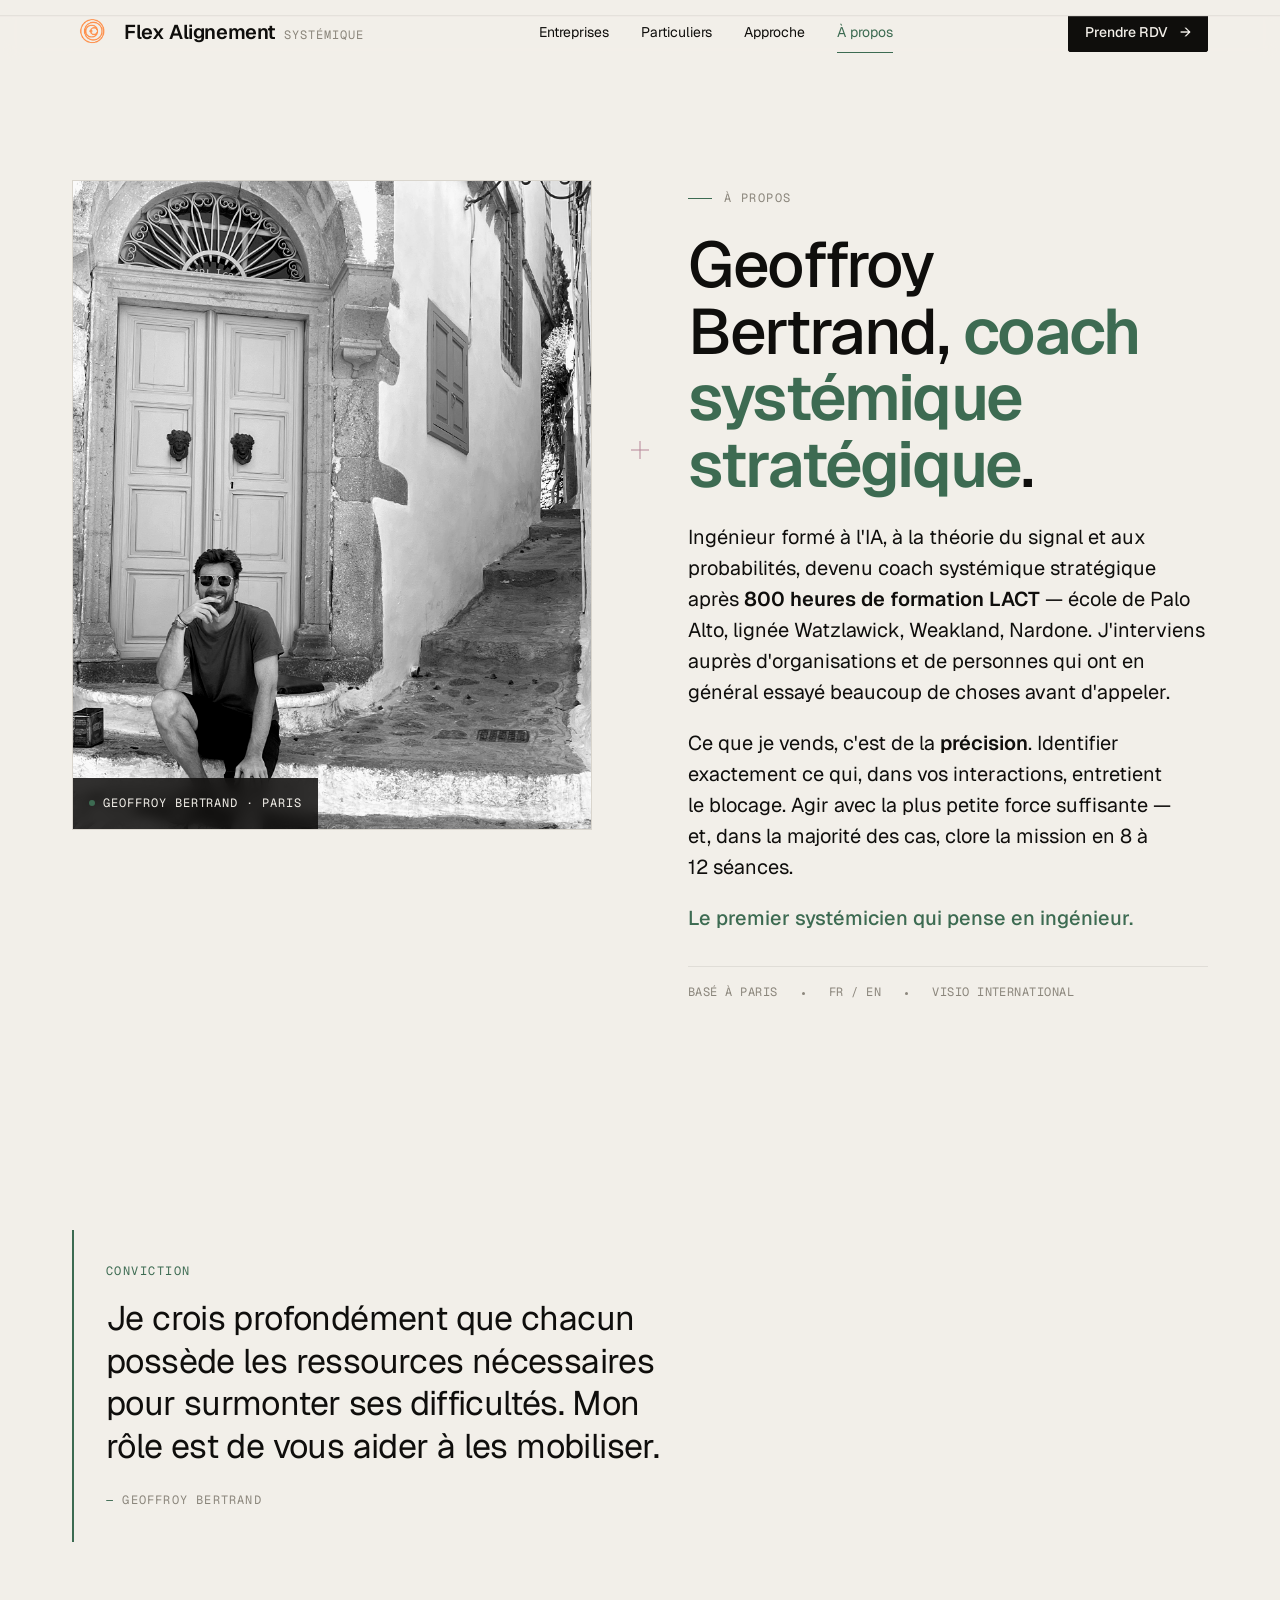
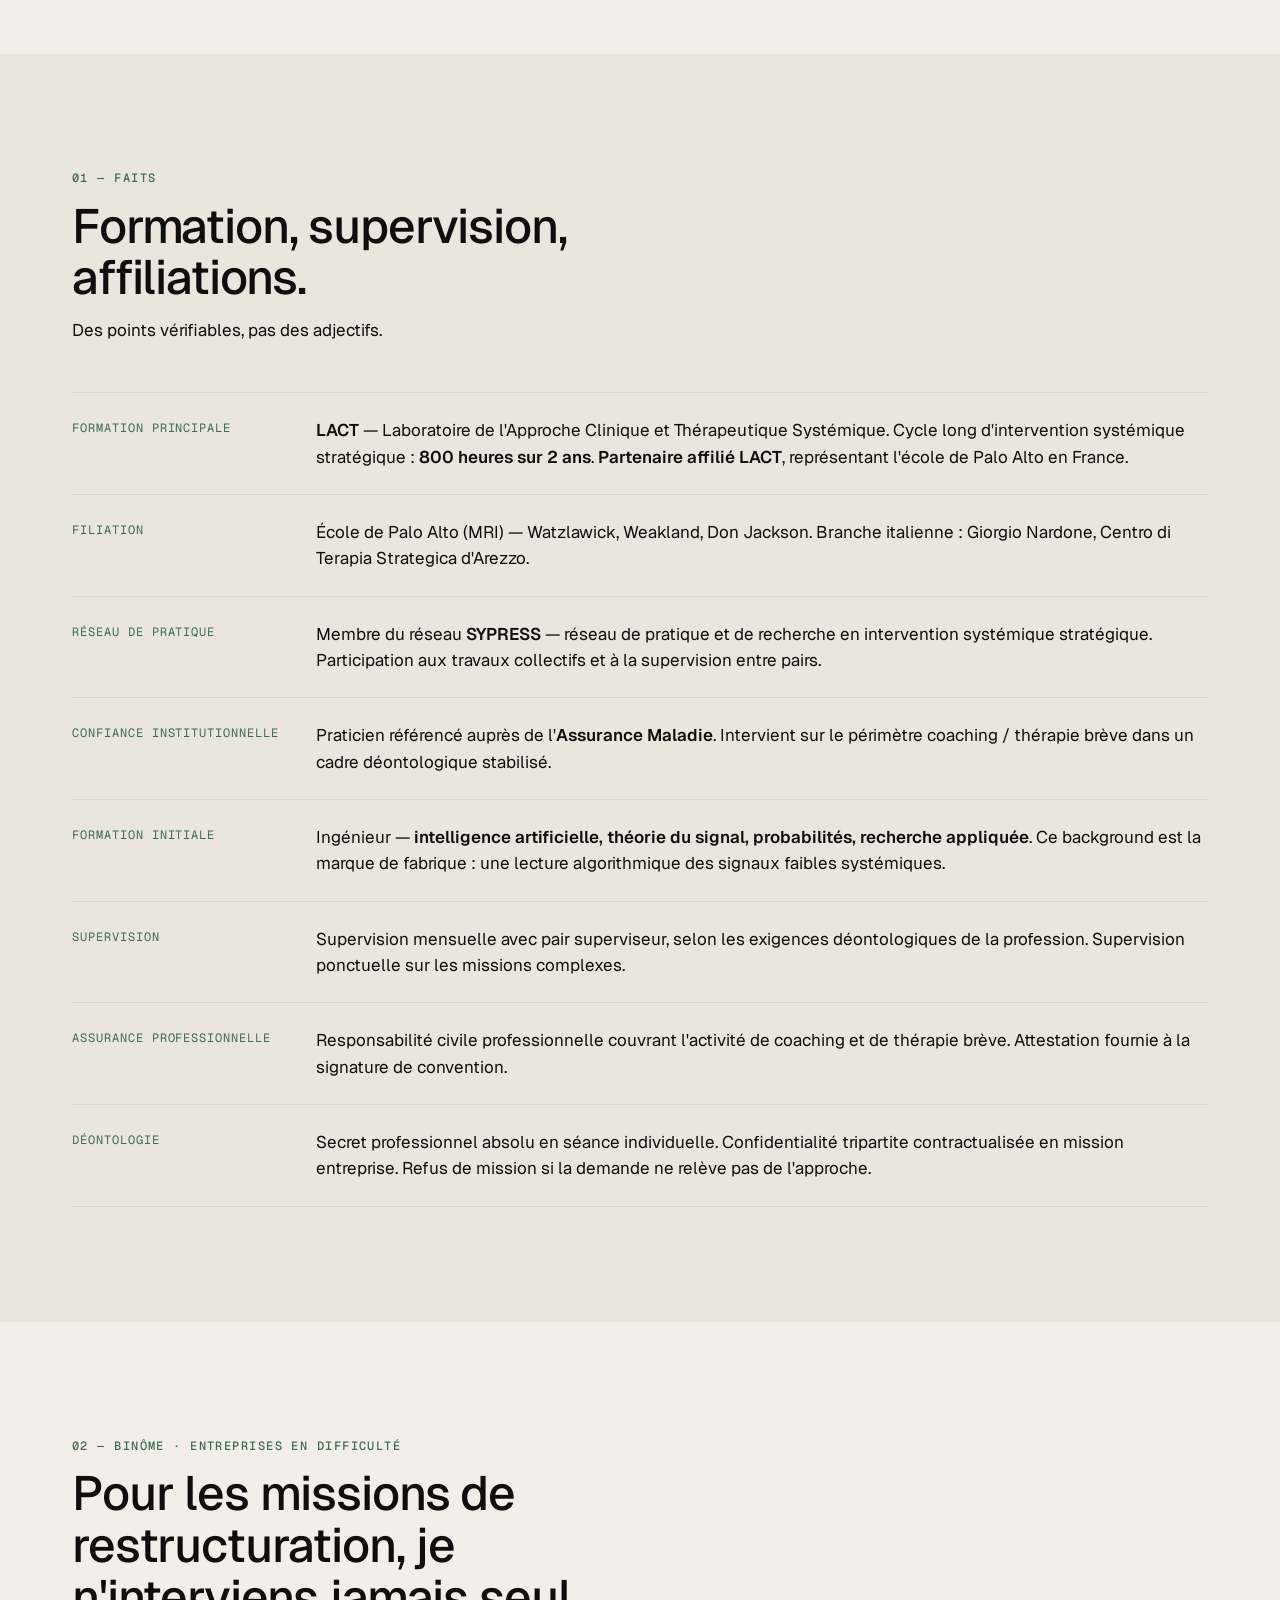
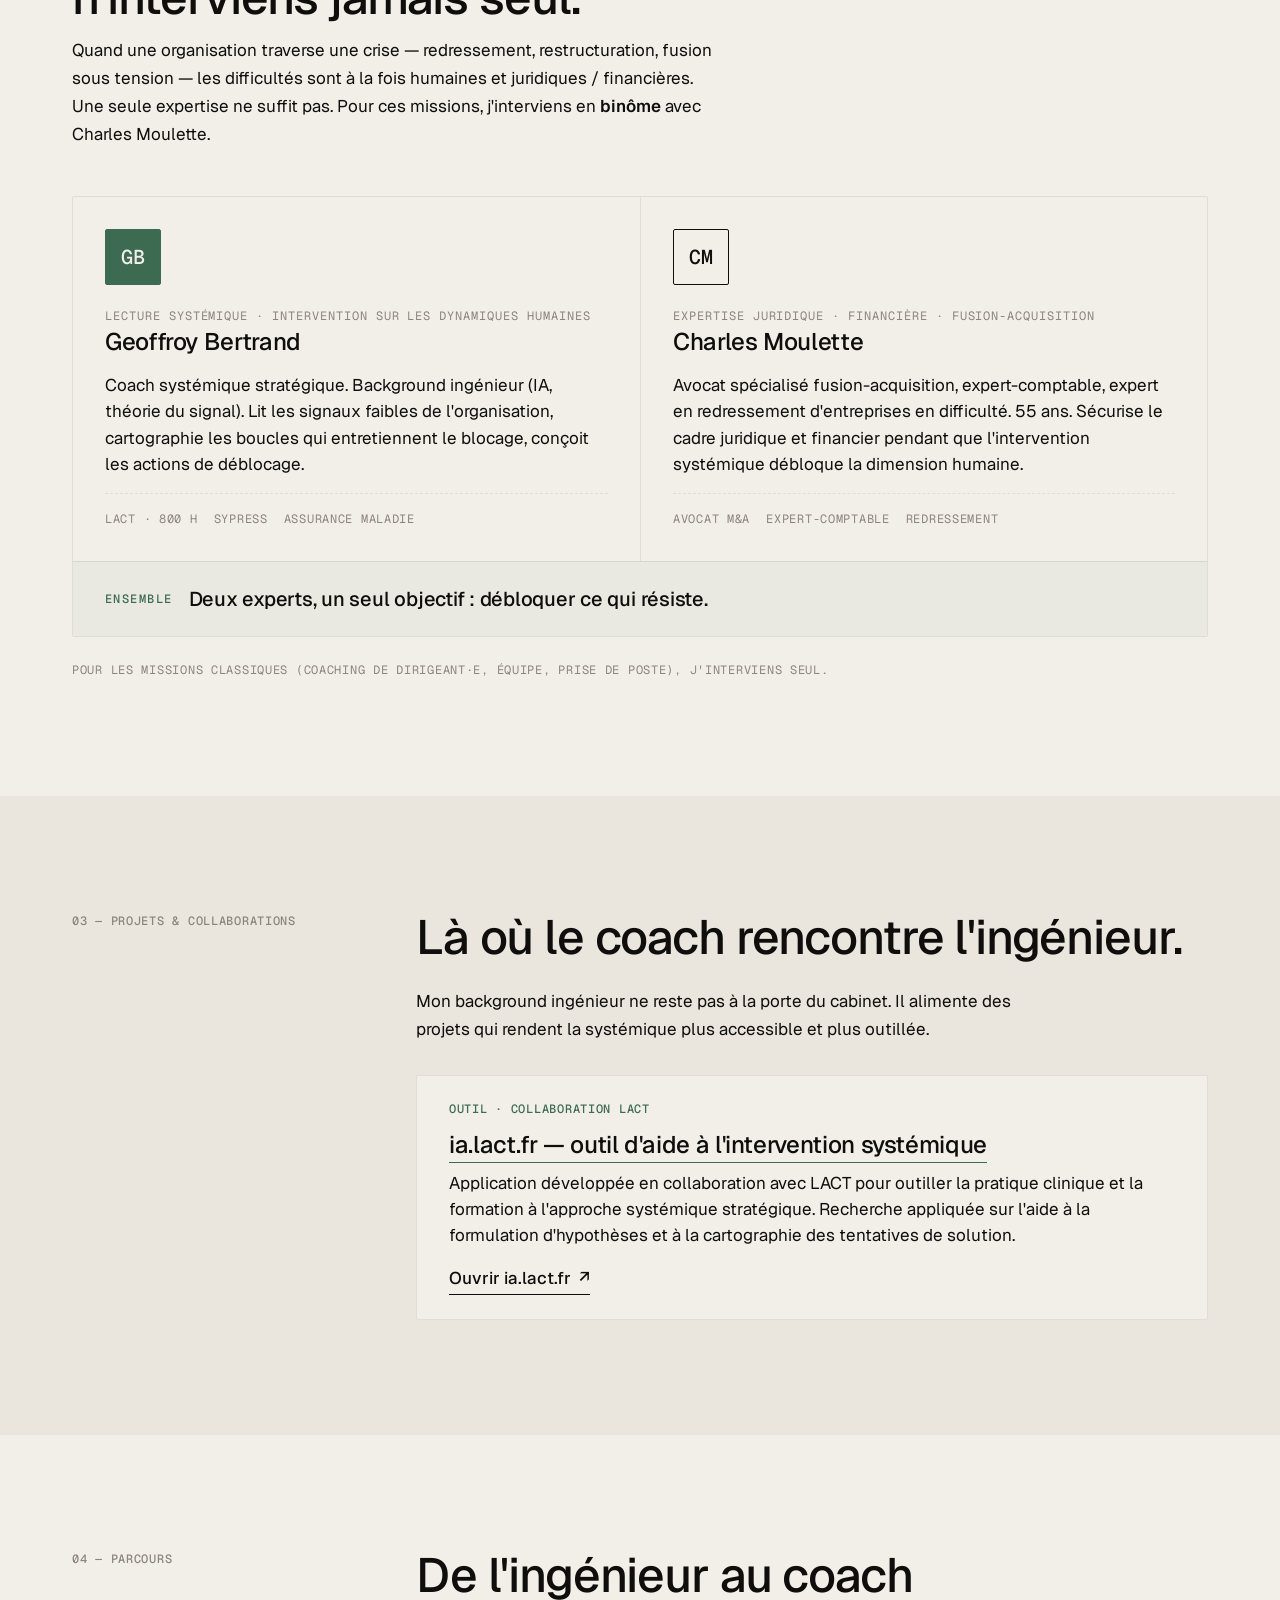
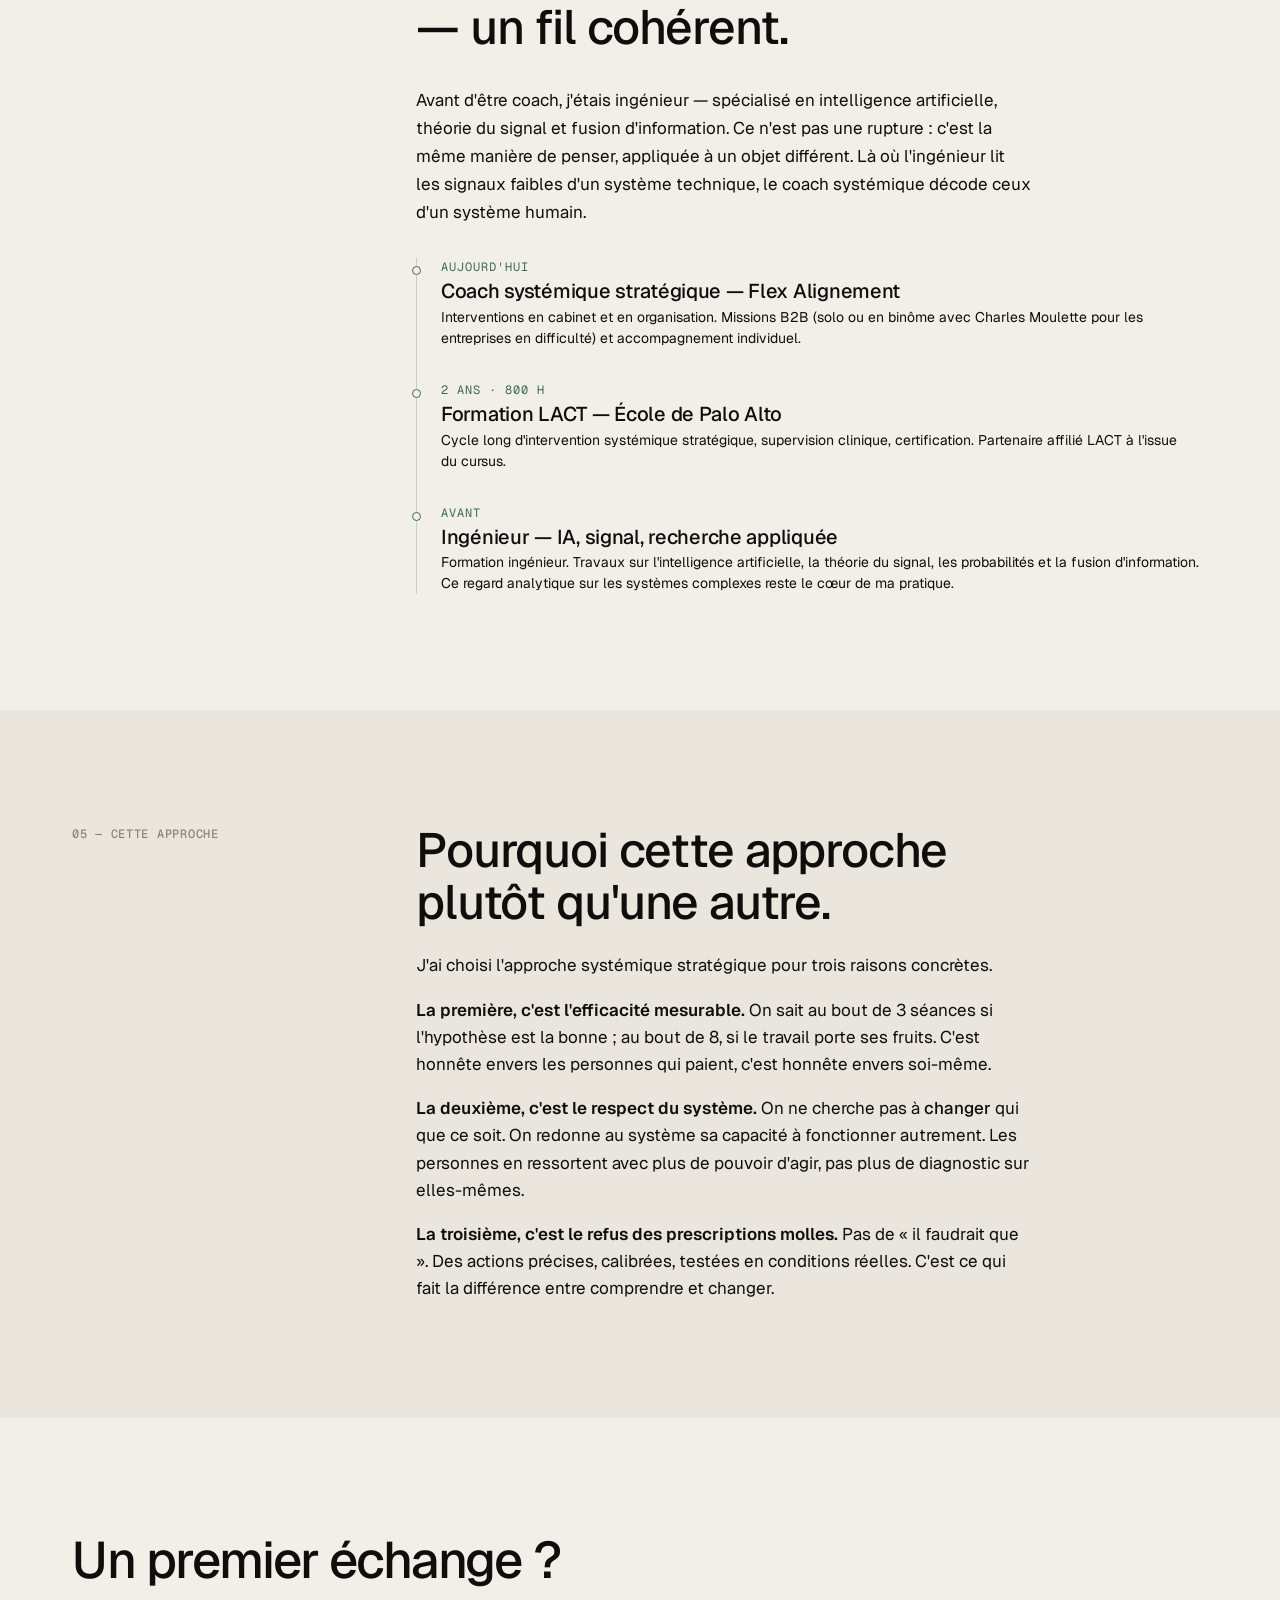
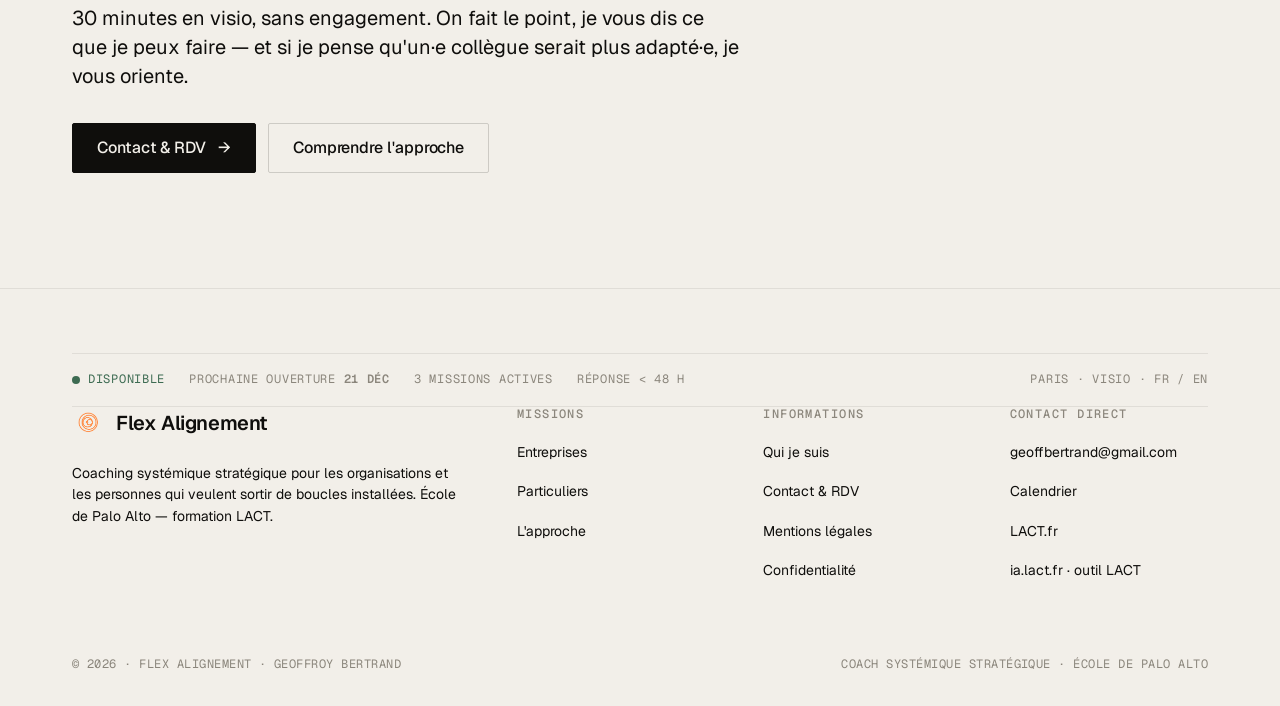
==== a-propos.html @ 7022402e "Flex Alignement v1" ====
<!DOCTYPE html>
<html lang="fr">
<head>
  <meta charset="UTF-8">
  <meta name="viewport" content="width=device-width, initial-scale=1.0">
  <title>Geoffroy Bertrand — Coach systémique stratégique · Flex Alignement</title>
  <meta name="description" content="Parcours, formation LACT, déontologie. Qui intervient, avec quel cadre, selon quelle éthique. Coach systémique stratégique, école de Palo Alto.">
  <meta property="og:title" content="Geoffroy Bertrand — Coach systémique stratégique">
  <meta property="og:description" content="Parcours, formation LACT, déontologie.">
  <meta property="og:url" content="https://flexalignement.fr/a-propos.html">
  <link rel="icon" type="image/png" href="images/Logo.png">
  <link rel="preconnect" href="https://fonts.googleapis.com">
  <link rel="preconnect" href="https://fonts.gstatic.com" crossorigin>
  <link rel="stylesheet" href="assets/css/main.css">

  <script type="application/ld+json">
  {
    "@context": "https://schema.org",
    "@type": "Person",
    "name": "Geoffroy Bertrand",
    "jobTitle": "Coach systémique stratégique",
    "email": "geoffbertrand@gmail.com",
    "url": "https://flexalignement.fr/a-propos.html",
    "worksFor": { "@type": "Organization", "name": "Flex Alignement" },
    "alumniOf": "LACT — École de Palo Alto"
  }
  </script>

  <style>
    .portrait {
      position: relative;
      aspect-ratio: 4 / 5;
      width: 100%;
      max-width: 560px;
      overflow: hidden;
      background: var(--c-paper-2);
      border: 1px solid var(--c-line);
    }
    .portrait img {
      width: 100%;
      height: 100%;
      object-fit: cover;
      object-position: center top;
      filter: grayscale(1) contrast(1.12) brightness(0.98);
      transition: filter var(--dur-slow) var(--ease);
    }
    .portrait:hover img { filter: grayscale(1) contrast(1.18) brightness(1); }
    .portrait__meta {
      position: absolute;
      left: 0; bottom: 0;
      padding: var(--sp-4) var(--sp-4);
      background: color-mix(in srgb, var(--c-ink) 85%, transparent);
      backdrop-filter: blur(6px);
      color: var(--c-paper);
      font-family: var(--f-mono);
      font-size: var(--fs-xs);
      letter-spacing: 0.08em;
      text-transform: uppercase;
    }
    .portrait__meta .dot { display: inline-block; width: 6px; height: 6px; background: var(--c-signal); border-radius: 50%; margin-right: var(--sp-2); transform: translateY(-1px); }

    .bio-intro {
      display: grid;
      gap: var(--sp-8);
      grid-template-columns: 1fr;
      align-items: start;
    }
    @media (min-width: 960px) {
      .bio-intro { grid-template-columns: minmax(0, 1fr) minmax(0, 1fr); gap: var(--sp-9); }
    }
    .bio-text h1 {
      font-size: clamp(2.5rem, 5vw, 4rem);
      letter-spacing: -0.028em;
      line-height: 1.04;
      margin-bottom: var(--sp-5);
    }
    .bio-text p { font-size: var(--fs-lg); line-height: 1.55; margin-bottom: var(--sp-4); max-width: 56ch; }

    .facts {
      display: grid;
      gap: 0;
      border-top: 1px solid var(--c-line);
    }
    .fact {
      display: grid;
      grid-template-columns: 1fr;
      gap: var(--sp-2);
      padding: var(--sp-5) 0;
      border-bottom: 1px solid var(--c-line);
    }
    @media (min-width: 700px) { .fact { grid-template-columns: 220px 1fr; gap: var(--sp-5); } }
    .fact dt {
      font-family: var(--f-mono);
      font-size: var(--fs-xs);
      letter-spacing: 0.08em;
      text-transform: uppercase;
      color: var(--c-signal);
      padding-top: 2px;
    }
    .fact dd {
      font-size: var(--fs-md);
      line-height: 1.55;
    }

    .timeline { border-left: 1px solid var(--c-line-hi); padding-left: var(--sp-5); display: grid; gap: var(--sp-6); }
    .timeline__item { position: relative; }
    .timeline__item::before {
      content: "";
      position: absolute;
      left: calc(-1 * var(--sp-5) - 5px);
      top: 8px;
      width: 9px; height: 9px;
      background: var(--c-paper);
      border: 1.5px solid var(--c-signal);
      border-radius: 50%;
    }
    .timeline__year {
      font-family: var(--f-mono);
      font-size: var(--fs-xs);
      letter-spacing: 0.08em;
      color: var(--c-signal);
      margin-bottom: var(--sp-1);
    }
    .timeline__title { font-size: var(--fs-lg); font-weight: 500; letter-spacing: -0.014em; margin-bottom: var(--sp-1); }
    .timeline__desc { font-size: var(--fs-sm); color: var(--c-ink); line-height: 1.5; }
  </style>
</head>
<body>
  <a href="#main" class="skip-link">Aller au contenu</a>

  <header class="header" id="header">
    <nav class="nav" aria-label="Navigation principale">
      <a href="index.html" class="nav-brand" aria-label="Flex Alignement — accueil">
        <span class="nav-brand__logo" aria-hidden="true"><img src="images/Logo_Coach.gif" alt="" /></span>
        <span class="nav-brand__text">
          <span class="mark">Flex Alignement</span>
          <span class="sub">Systémique</span>
        </span>
      </a>
      <ul class="nav-links" role="list">
        <li><a href="entreprises.html">Entreprises</a></li>
        <li><a href="particuliers.html">Particuliers</a></li>
        <li><a href="approche.html">Approche</a></li>
        <li><a href="a-propos.html">À propos</a></li>
      </ul>
      <div class="nav-cta">
        <a href="contact.html" class="btn btn--primary btn--sm">Prendre RDV <span class="arrow" aria-hidden="true">→</span></a>
      </div>
      <button class="nav-toggle" aria-expanded="false" aria-controls="nav-mobile" aria-label="Menu">
        <svg viewBox="0 0 18 18" fill="none" aria-hidden="true">
          <line class="bar bar1" x1="2" y1="4" x2="16" y2="4" stroke="currentColor" stroke-width="1.5"/>
          <line class="bar bar2" x1="2" y1="9" x2="16" y2="9" stroke="currentColor" stroke-width="1.5"/>
          <line class="bar bar3" x1="2" y1="14" x2="16" y2="14" stroke="currentColor" stroke-width="1.5"/>
        </svg>
      </button>
    </nav>
    <div class="nav-mobile" id="nav-mobile" data-open="false">
      <ul role="list">
        <li><a href="entreprises.html">Entreprises</a></li>
        <li><a href="particuliers.html">Particuliers</a></li>
        <li><a href="approche.html">Approche</a></li>
        <li><a href="a-propos.html">À propos</a></li>
        <li><a href="contact.html">Contact</a></li>
      </ul>
      <a href="contact.html" class="btn btn--primary nav-cta-mobile">Prendre RDV <span class="arrow" aria-hidden="true">→</span></a>
    </div>
  </header>

  <main id="main">

    <!-- HERO BIO -->
    <section class="section">
      <div class="container">
        <div class="bio-intro reveal">
          <figure class="portrait">
            <img src="images/profil_picture.jpeg" alt="Portrait de Geoffroy Bertrand, coach systémique stratégique" loading="eager" />
            <figcaption class="portrait__meta"><span class="dot" aria-hidden="true"></span>GEOFFROY BERTRAND · PARIS</figcaption>
          </figure>

          <div class="bio-text">
            <span class="kicker">À propos</span>
            <h1>Geoffroy Bertrand, <span class="signal-word">coach systémique stratégique</span>.</h1>
            <p>Ingénieur formé à l'IA, à la théorie du signal et aux probabilités, devenu coach systémique stratégique après <strong>800 heures de formation LACT</strong> — école de Palo Alto, lignée Watzlawick, Weakland, Nardone. J'interviens auprès d'organisations et de personnes qui ont en général essayé beaucoup de choses avant d'appeler.</p>
            <p>Ce que je vends, c'est de la <strong>précision</strong>. Identifier exactement ce qui, dans vos interactions, entretient le blocage. Agir avec la plus petite force suffisante — et, dans la majorité des cas, clore la mission en 8 à 12 séances.</p>
            <p style="color: var(--c-signal); font-weight: 500;">Le premier systémicien qui pense en ingénieur.</p>
            <div class="mono-line" style="margin-top: var(--sp-6); padding-top: var(--sp-4); border-top: 1px solid var(--c-line);">
              <span>BASÉ À PARIS</span>
              <span class="dot" aria-hidden="true"></span>
              <span>FR / EN</span>
              <span class="dot" aria-hidden="true"></span>
              <span>VISIO INTERNATIONAL</span>
            </div>
          </div>
        </div>
      </div>
    </section>

    <!-- CITATION SIGNATURE -->
    <section class="section" style="padding-block: var(--sp-8);">
      <div class="container">
        <figure class="signature-quote reveal">
          <span class="signature-quote__label">Conviction</span>
          <blockquote class="signature-quote__body">
            Je crois profondément que chacun possède les ressources nécessaires pour surmonter ses difficultés. Mon rôle est de vous aider à les mobiliser.
          </blockquote>
          <figcaption class="signature-quote__attrib">Geoffroy Bertrand</figcaption>
        </figure>
      </div>
    </section>

    <!-- 01 — FAITS -->
    <section class="section section--alt" aria-labelledby="facts-title">
      <div class="container">
        <div class="section-head reveal" style="max-width: 680px;">
          <span class="section-number">01 — FAITS</span>
          <h2 id="facts-title">Formation, supervision, affiliations.</h2>
          <p>Des points vérifiables, pas des adjectifs.</p>
        </div>

        <dl class="facts reveal">
          <div class="fact">
            <dt>Formation principale</dt>
            <dd><strong>LACT</strong> — Laboratoire de l'Approche Clinique et Thérapeutique Systémique. Cycle long d'intervention systémique stratégique : <strong>800 heures sur 2 ans</strong>. <strong>Partenaire affilié LACT</strong>, représentant l'école de Palo Alto en France.</dd>
          </div>
          <div class="fact">
            <dt>Filiation</dt>
            <dd>École de Palo Alto (MRI) — Watzlawick, Weakland, Don Jackson. Branche italienne : Giorgio Nardone, Centro di Terapia Strategica d'Arezzo.</dd>
          </div>
          <div class="fact">
            <dt>Réseau de pratique</dt>
            <dd>Membre du réseau <strong>SYPRESS</strong> — réseau de pratique et de recherche en intervention systémique stratégique. Participation aux travaux collectifs et à la supervision entre pairs.</dd>
          </div>
          <div class="fact">
            <dt>Confiance institutionnelle</dt>
            <dd>Praticien référencé auprès de l'<strong>Assurance Maladie</strong>. Intervient sur le périmètre coaching / thérapie brève dans un cadre déontologique stabilisé.</dd>
          </div>
          <div class="fact">
            <dt>Formation initiale</dt>
            <dd>Ingénieur — <strong>intelligence artificielle, théorie du signal, probabilités, recherche appliquée</strong>. Ce background est la marque de fabrique : une lecture algorithmique des signaux faibles systémiques.</dd>
          </div>
          <div class="fact">
            <dt>Supervision</dt>
            <dd>Supervision mensuelle avec pair superviseur, selon les exigences déontologiques de la profession. Supervision ponctuelle sur les missions complexes.</dd>
          </div>
          <div class="fact">
            <dt>Assurance professionnelle</dt>
            <dd>Responsabilité civile professionnelle couvrant l'activité de coaching et de thérapie brève. Attestation fournie à la signature de convention.</dd>
          </div>
          <div class="fact">
            <dt>Déontologie</dt>
            <dd>Secret professionnel absolu en séance individuelle. Confidentialité tripartite contractualisée en mission entreprise. Refus de mission si la demande ne relève pas de l'approche.</dd>
          </div>
        </dl>
      </div>
    </section>

    <!-- 02 — BINÔME (entreprises en difficulté) -->
    <section class="section" aria-labelledby="binome-title">
      <div class="container">
        <div class="section-head reveal" style="max-width: 780px;">
          <span class="section-number">02 — BINÔME · ENTREPRISES EN DIFFICULTÉ</span>
          <h2 id="binome-title">Pour les missions de restructuration, je n'interviens jamais seul.</h2>
          <p>Quand une organisation traverse une crise — redressement, restructuration, fusion sous tension — les difficultés sont à la fois humaines et juridiques / financières. Une seule expertise ne suffit pas. Pour ces missions, j'interviens en <strong>binôme</strong> avec Charles Moulette.</p>
        </div>

        <div class="duo-card reveal">
          <div class="duo-card__person duo-card__person--primary">
            <span class="duo-card__mono">GB</span>
            <div>
              <span class="duo-card__role">Lecture systémique · intervention sur les dynamiques humaines</span>
              <h3 class="duo-card__name">Geoffroy Bertrand</h3>
            </div>
            <p class="duo-card__desc">Coach systémique stratégique. Background ingénieur (IA, théorie du signal). Lit les signaux faibles de l'organisation, cartographie les boucles qui entretiennent le blocage, conçoit les actions de déblocage.</p>
            <div class="duo-card__tags">
              <span>LACT · 800 H</span>
              <span>SYPRESS</span>
              <span>ASSURANCE MALADIE</span>
            </div>
          </div>
          <div class="duo-card__person">
            <span class="duo-card__mono">CM</span>
            <div>
              <span class="duo-card__role">Expertise juridique · financière · fusion-acquisition</span>
              <h3 class="duo-card__name">Charles Moulette</h3>
            </div>
            <p class="duo-card__desc">Avocat spécialisé fusion-acquisition, expert-comptable, expert en redressement d'entreprises en difficulté. 55 ans. Sécurise le cadre juridique et financier pendant que l'intervention systémique débloque la dimension humaine.</p>
            <div class="duo-card__tags">
              <span>AVOCAT M&amp;A</span>
              <span>EXPERT-COMPTABLE</span>
              <span>REDRESSEMENT</span>
            </div>
          </div>
          <div class="duo-card__promise">
            <span class="duo-card__promise-text">Deux experts, un seul objectif : débloquer ce qui résiste.</span>
          </div>
        </div>

        <p style="margin-top: var(--sp-5); color: var(--c-system); font-family: var(--f-mono); font-size: var(--fs-xs); letter-spacing: 0.06em; text-transform: uppercase;">
          POUR LES MISSIONS CLASSIQUES (COACHING DE DIRIGEANT·E, ÉQUIPE, PRISE DE POSTE), J'INTERVIENS SEUL.
        </p>
      </div>
    </section>

    <!-- 03 — PROJETS & COLLABORATIONS -->
    <section class="section section--alt" aria-labelledby="projects-title">
      <div class="container">
        <div class="split reveal">
          <aside class="split-aside">
            <span class="mono">03 — PROJETS &amp; COLLABORATIONS</span>
          </aside>
          <div>
            <h2 id="projects-title" style="margin-bottom: var(--sp-5);">Là où le coach rencontre l'ingénieur.</h2>
            <p style="font-size: var(--fs-md); color: var(--c-ink); max-width: 56ch; margin-bottom: var(--sp-6);">
              Mon background ingénieur ne reste pas à la porte du cabinet. Il alimente des projets qui rendent la systémique plus accessible et plus outillée.
            </p>

            <article style="padding: var(--sp-5) var(--sp-6); border: 1px solid var(--c-line); border-radius: 2px; background: var(--c-paper);">
              <span class="mono" style="color: var(--c-signal); display: block; margin-bottom: var(--sp-3);">OUTIL · COLLABORATION LACT</span>
              <h3 style="font-size: var(--fs-xl); letter-spacing: -0.015em; margin-bottom: var(--sp-3);">
                <a href="https://ia.lact.fr/" target="_blank" rel="noopener" style="color: var(--c-ink); border-bottom: 1px solid var(--c-signal); padding-bottom: 2px; transition: color var(--dur) var(--ease);">ia.lact.fr — outil d'aide à l'intervention systémique</a>
              </h3>
              <p style="font-size: var(--fs-md); line-height: 1.55; margin-bottom: var(--sp-4);">
                Application développée en collaboration avec LACT pour outiller la pratique clinique et la formation à l'approche systémique stratégique. Recherche appliquée sur l'aide à la formulation d'hypothèses et à la cartographie des tentatives de solution.
              </p>
              <a href="https://ia.lact.fr/" target="_blank" rel="noopener" class="link-arrow">Ouvrir ia.lact.fr <span class="arrow" aria-hidden="true">↗</span></a>
            </article>
          </div>
        </div>
      </div>
    </section>

    <!-- 04 — PARCOURS -->
    <section class="section" aria-labelledby="timeline-title">
      <div class="container">
        <div class="split reveal">
          <aside class="split-aside">
            <span class="mono">04 — PARCOURS</span>
          </aside>
          <div>
            <h2 id="timeline-title" style="margin-bottom: var(--sp-6);">De l'ingénieur au coach — un fil cohérent.</h2>
            <p style="font-size: var(--fs-md); color: var(--c-ink); max-width: 56ch; margin-bottom: var(--sp-6);">
              Avant d'être coach, j'étais ingénieur — spécialisé en intelligence artificielle, théorie du signal et fusion d'information. Ce n'est pas une rupture : c'est la même manière de penser, appliquée à un objet différent. Là où l'ingénieur lit les signaux faibles d'un système technique, le coach systémique décode ceux d'un système humain.
            </p>

            <div class="timeline">
              <div class="timeline__item">
                <div class="timeline__year">AUJOURD'HUI</div>
                <h3 class="timeline__title">Coach systémique stratégique — Flex Alignement</h3>
                <p class="timeline__desc">Interventions en cabinet et en organisation. Missions B2B (solo ou en binôme avec Charles Moulette pour les entreprises en difficulté) et accompagnement individuel.</p>
              </div>
              <div class="timeline__item">
                <div class="timeline__year">2 ANS · 800 H</div>
                <h3 class="timeline__title">Formation LACT — École de Palo Alto</h3>
                <p class="timeline__desc">Cycle long d'intervention systémique stratégique, supervision clinique, certification. Partenaire affilié LACT à l'issue du cursus.</p>
              </div>
              <div class="timeline__item">
                <div class="timeline__year">AVANT</div>
                <h3 class="timeline__title">Ingénieur — IA, signal, recherche appliquée</h3>
                <p class="timeline__desc">Formation ingénieur. Travaux sur l'intelligence artificielle, la théorie du signal, les probabilités et la fusion d'information. Ce regard analytique sur les systèmes complexes reste le cœur de ma pratique.</p>
              </div>
            </div>
          </div>
        </div>
      </div>
    </section>

    <!-- 05 — POURQUOI CETTE APPROCHE -->
    <section class="section section--alt" aria-labelledby="why-title">
      <div class="container">
        <div class="split reveal">
          <aside class="split-aside">
            <span class="mono">05 — CETTE APPROCHE</span>
          </aside>
          <div>
            <h2 id="why-title" style="margin-bottom: var(--sp-5);">Pourquoi cette approche plutôt qu'une autre.</h2>
            <p style="font-size: var(--fs-md); line-height: 1.6; max-width: 56ch; margin-bottom: var(--sp-4);">
              J'ai choisi l'approche systémique stratégique pour trois raisons concrètes.
            </p>
            <p style="font-size: var(--fs-md); line-height: 1.6; max-width: 56ch; margin-bottom: var(--sp-4);">
              <strong>La première, c'est l'efficacité mesurable.</strong> On sait au bout de 3 séances si l'hypothèse est la bonne ; au bout de 8, si le travail porte ses fruits. C'est honnête envers les personnes qui paient, c'est honnête envers soi-même.
            </p>
            <p style="font-size: var(--fs-md); line-height: 1.6; max-width: 56ch; margin-bottom: var(--sp-4);">
              <strong>La deuxième, c'est le respect du système.</strong> On ne cherche pas à <em>changer</em> qui que ce soit. On redonne au système sa capacité à fonctionner autrement. Les personnes en ressortent avec plus de pouvoir d'agir, pas plus de diagnostic sur elles-mêmes.
            </p>
            <p style="font-size: var(--fs-md); line-height: 1.6; max-width: 56ch;">
              <strong>La troisième, c'est le refus des prescriptions molles.</strong> Pas de « il faudrait que ». Des actions précises, calibrées, testées en conditions réelles. C'est ce qui fait la différence entre comprendre et changer.
            </p>
          </div>
        </div>
      </div>
    </section>

    <!-- CTA -->
    <section class="section" aria-labelledby="final-cta">
      <div class="container">
        <div class="cta-block reveal" style="max-width: 680px;">
          <h2 id="final-cta" style="font-size: clamp(2.2rem, 4vw, 3.2rem); margin-bottom: var(--sp-4);">Un premier échange ?</h2>
          <p style="font-size: var(--fs-lg); line-height: 1.45; margin-bottom: var(--sp-6);">
            30 minutes en visio, sans engagement. On fait le point, je vous dis ce que je peux faire — et si je pense qu'un·e collègue serait plus adapté·e, je vous oriente.
          </p>
          <div style="display: flex; flex-wrap: wrap; gap: var(--sp-3);">
            <a href="contact.html" class="btn btn--primary">Contact &amp; RDV <span class="arrow" aria-hidden="true">→</span></a>
            <a href="approche.html" class="btn btn--ghost">Comprendre l'approche</a>
          </div>
        </div>
      </div>
    </section>

  </main>

  <footer class="footer">
    <div class="container">
      <div class="statusbar" role="status" aria-live="polite">
        <span class="status-dot">DISPONIBLE</span>
        <span>PROCHAINE OUVERTURE <strong data-status-next>—</strong></span>
        <span>3 MISSIONS ACTIVES</span>
        <span>RÉPONSE &lt; 48 H</span>
        <span style="margin-left: auto;">PARIS · VISIO · FR / EN</span>
      </div>

      <div class="footer-grid">
        <div class="footer-brand">
          <div class="brand-block">
            <span class="brand-inline"><img src="images/Logo_Coach.gif" alt="" /><span class="mark">Flex Alignement</span></span>
          </div>
          <p>Coaching systémique stratégique pour les organisations et les personnes qui veulent sortir de boucles installées. École de Palo Alto — formation LACT.</p>
        </div>
        <div>
          <h4>Missions</h4>
          <ul>
            <li><a href="entreprises.html">Entreprises</a></li>
            <li><a href="particuliers.html">Particuliers</a></li>
            <li><a href="approche.html">L'approche</a></li>
          </ul>
        </div>
        <div>
          <h4>Informations</h4>
          <ul>
            <li><a href="a-propos.html">Qui je suis</a></li>
            <li><a href="contact.html">Contact &amp; RDV</a></li>
            <li><a href="mentions-legales.html">Mentions légales</a></li>
            <li><a href="politique-confidentialite.html">Confidentialité</a></li>
          </ul>
        </div>
        <div>
          <h4>Contact direct</h4>
          <ul>
            <li><a href="mailto:geoffbertrand@gmail.com">geoffbertrand@gmail.com</a></li>
            <li><a href="https://calendly.com/geoffbertrand/30min" target="_blank" rel="noopener">Calendrier</a></li>
            <li><a href="https://lact.fr/" target="_blank" rel="noopener">LACT.fr</a></li>
            <li><a href="https://ia.lact.fr/" target="_blank" rel="noopener">ia.lact.fr · outil LACT</a></li>
          </ul>
        </div>
      </div>

      <div class="footer-bottom">
        <span>© <span data-year>2026</span> · FLEX ALIGNEMENT · GEOFFROY BERTRAND</span>
        <span>COACH SYSTÉMIQUE STRATÉGIQUE · ÉCOLE DE PALO ALTO</span>
      </div>
    </div>
  </footer>

  <script src="assets/js/main.js"></script>
  <script src="assets/js/diagrams.js"></script>
</body>
</html>
---- assets/css/main.css ----
/* ============================================================
   L'INSTRUMENT — Flex Alignement
   Design system for a systemic strategic coach website.
   Philosophy: instrument > brochure. Precision > ornament.
   ============================================================ */

/* ---------- FONTS ----------
   Geist & Geist Mono — Vercel's design system fonts.
   Auto-hosted via CDN here; for production, self-host and add
   to /assets/fonts (see DESIGN.md).
------------------------------- */
@import url("https://fonts.googleapis.com/css2?family=Geist:wght@300;400;500;600;700&family=Geist+Mono:wght@400;500;600&display=swap");

/* ============================================================
   DESIGN TOKENS
   ============================================================ */
:root {
  /* --- Palette — 4 couleurs, pas une de plus --- */
  --c-paper:    #F2EFE9;              /* fond primaire — blanc lin */
  --c-ink:      #0F0E0C;              /* encre principale */
  --c-signal:   #3D6B52;              /* vert oxyde — action, état */
  --c-signal-hi:#4a8263;              /* hover */
  --c-signal-lo:#2e5340;              /* active */
  --c-system:   #8B867C;              /* gris système — métadonnées */
  --c-line:     rgba(15, 14, 12, 0.08);
  --c-line-hi:  rgba(15, 14, 12, 0.16);
  --c-grid:     rgba(15, 14, 12, 0.025);
  --c-paper-2:  #EAE6DE;              /* fond alternatif discret */
  --c-warn:     #B5481F;              /* réservé erreurs de formulaire */

  /* --- Typographies --- */
  --f-display: "Geist", -apple-system, BlinkMacSystemFont, system-ui, sans-serif;
  --f-body:    "Geist", -apple-system, BlinkMacSystemFont, system-ui, sans-serif;
  --f-mono:    "Geist Mono", ui-monospace, "SF Mono", Menlo, Monaco, Consolas, monospace;

  /* --- Échelle type --- */
  --fs-xs:   0.75rem;     /* 12 — mono, métadonnées */
  --fs-sm:   0.875rem;    /* 14 — mono labels, small text */
  --fs-base: 1rem;        /* 16 — corps */
  --fs-md:   1.0625rem;   /* 17 — corps lisibilité */
  --fs-lg:   1.25rem;     /* 20 — sous-titre */
  --fs-xl:   1.5rem;      /* 24 */
  --fs-2xl:  2rem;        /* 32 */
  --fs-3xl:  2.75rem;     /* 44 */
  --fs-4xl:  3.75rem;     /* 60 */
  --fs-5xl:  clamp(2.75rem, 6.5vw, 5.25rem); /* H1 hero */

  /* --- Espacement --- */
  --sp-1: 0.25rem;
  --sp-2: 0.5rem;
  --sp-3: 0.75rem;
  --sp-4: 1rem;
  --sp-5: 1.5rem;
  --sp-6: 2rem;
  --sp-7: 3rem;
  --sp-8: 4rem;
  --sp-9: 6rem;
  --sp-10: 8rem;
  --sp-11: 10rem;

  --section-y-desktop: clamp(5rem, 9vw, 9rem);   /* 80–144 */
  --section-y-mobile:  3.75rem;                   /* 60 */

  /* --- Layout --- */
  --container: 1200px;
  --container-narrow: 720px;
  --container-prose: 680px;
  --radius: 2px;

  /* --- Motion --- */
  --ease: cubic-bezier(0.2, 0, 0, 1);
  --dur-fast: 180ms;
  --dur: 280ms;
  --dur-slow: 520ms;
}

/* ============================================================
   RESET & BASE
   ============================================================ */
*, *::before, *::after { box-sizing: border-box; }
* { margin: 0; }
html { -webkit-text-size-adjust: 100%; scroll-behavior: smooth; }
@media (prefers-reduced-motion: reduce) {
  html { scroll-behavior: auto; }
  *, *::before, *::after {
    animation-duration: 0.01ms !important;
    transition-duration: 0.01ms !important;
    animation-iteration-count: 1 !important;
  }
}

body {
  background: var(--c-paper);
  color: var(--c-ink);
  font-family: var(--f-body);
  font-size: var(--fs-md);
  line-height: 1.6;
  font-feature-settings: "ss01", "ss02", "cv11";
  -webkit-font-smoothing: antialiased;
  -moz-osx-font-smoothing: grayscale;
  text-rendering: optimizeLegibility;
  overflow-x: hidden;
}

img, svg, video { display: block; max-width: 100%; height: auto; }
svg { overflow: visible; }

a { color: inherit; text-decoration: none; }

button { border: 0; background: transparent; font: inherit; color: inherit; cursor: pointer; padding: 0; }

:focus-visible {
  outline: 2px solid var(--c-signal);
  outline-offset: 3px;
  border-radius: 2px;
}

/* Focus ring for interactive cards/links that carry their own box */
a:focus-visible, button:focus-visible {
  outline: 2px solid var(--c-signal);
  outline-offset: 3px;
}

::selection { background: var(--c-signal); color: var(--c-paper); }

/* ============================================================
   TYPOGRAPHY
   ============================================================ */
h1, h2, h3, h4 {
  font-family: var(--f-display);
  font-weight: 500;
  line-height: 1.08;
  letter-spacing: -0.022em;
  color: var(--c-ink);
  text-wrap: balance;
}

h1 { font-size: var(--fs-5xl); letter-spacing: -0.028em; font-weight: 500; }
h2 { font-size: clamp(2rem, 3.8vw, 3rem); letter-spacing: -0.024em; }
h3 { font-size: clamp(1.375rem, 2.2vw, 1.75rem); letter-spacing: -0.018em; }
h4 { font-size: var(--fs-lg); letter-spacing: -0.012em; line-height: 1.3; }

p { line-height: 1.65; text-wrap: pretty; }
p + p { margin-top: 1em; }

strong { font-weight: 600; }

/* Pas d'italiques — on utilise le poids et le mono à la place */
em, i { font-style: normal; font-weight: 500; }

/* ============================================================
   UTILITIES
   ============================================================ */
.container { width: 100%; max-width: var(--container); margin-inline: auto; padding-inline: var(--sp-5); }
@media (min-width: 768px) { .container { padding-inline: var(--sp-6); } }

.container-narrow { max-width: var(--container-narrow); margin-inline: auto; padding-inline: var(--sp-5); }
.container-prose  { max-width: var(--container-prose);  margin-inline: auto; padding-inline: var(--sp-5); }

.section { padding-block: var(--section-y-mobile); }
@media (min-width: 900px) { .section { padding-block: var(--section-y-desktop); } }

.section--alt { background: var(--c-paper-2); }

.grid-bg {
  background-image:
    linear-gradient(to right, var(--c-grid) 1px, transparent 1px),
    linear-gradient(to bottom, var(--c-grid) 1px, transparent 1px);
  background-size: 48px 48px;
}

/* Skip link */
.skip-link {
  position: absolute;
  top: -100px;
  left: var(--sp-4);
  padding: var(--sp-3) var(--sp-5);
  background: var(--c-ink);
  color: var(--c-paper);
  font-family: var(--f-mono);
  font-size: var(--fs-xs);
  text-transform: uppercase;
  letter-spacing: 0.08em;
  z-index: 9999;
  transition: top var(--dur) var(--ease);
}
.skip-link:focus { top: var(--sp-4); }

.visually-hidden {
  position: absolute !important;
  width: 1px; height: 1px;
  padding: 0; margin: -1px;
  overflow: hidden; clip: rect(0,0,0,0);
  white-space: nowrap; border: 0;
}

/* ============================================================
   MONO COMPONENTS — métadonnées, labels, numérotation
   ============================================================ */
.mono {
  font-family: var(--f-mono);
  font-size: var(--fs-xs);
  letter-spacing: 0.06em;
  text-transform: uppercase;
  color: var(--c-system);
  font-weight: 500;
}

.mono-line {
  font-family: var(--f-mono);
  font-size: var(--fs-xs);
  letter-spacing: 0.04em;
  color: var(--c-system);
  display: flex;
  flex-wrap: wrap;
  gap: var(--sp-3) var(--sp-5);
  align-items: center;
}
.mono-line > span { display: inline-flex; align-items: center; gap: var(--sp-2); }
.mono-line .dot { width: 3px; height: 3px; background: currentColor; border-radius: 50%; flex: 0 0 auto; }

/* Kicker — mono, mis en tête des hero/section */
.kicker {
  font-family: var(--f-mono);
  font-size: var(--fs-xs);
  letter-spacing: 0.12em;
  text-transform: uppercase;
  color: var(--c-system);
  margin-bottom: var(--sp-5);
  display: inline-flex;
  align-items: center;
  gap: var(--sp-3);
}
.kicker::before {
  content: "";
  width: 24px; height: 1px; background: var(--c-signal); flex: 0 0 auto;
}

/* Numérotation protocolaire — 01 — TITRE */
.section-number {
  font-family: var(--f-mono);
  font-size: var(--fs-xs);
  letter-spacing: 0.12em;
  color: var(--c-signal);
  font-weight: 500;
  display: block;
  margin-bottom: var(--sp-3);
}

/* Placeholder visuel pour les chiffres à fournir */
.placeholder {
  display: inline-block;
  padding: 0.05em 0.4em;
  border: 1px dashed var(--c-system);
  border-radius: 2px;
  font-family: var(--f-mono);
  font-size: 0.85em;
  color: var(--c-system);
  background: transparent;
}

/* ============================================================
   BUTTONS — signal used chirurgically
   ============================================================ */
.btn {
  display: inline-flex;
  align-items: center;
  justify-content: center;
  gap: var(--sp-3);
  padding: var(--sp-4) var(--sp-5);
  font-family: var(--f-body);
  font-size: var(--fs-base);
  font-weight: 500;
  letter-spacing: -0.005em;
  line-height: 1;
  border: 1px solid transparent;
  border-radius: 2px;
  cursor: pointer;
  transition: background var(--dur) var(--ease), color var(--dur) var(--ease),
              border-color var(--dur) var(--ease), transform var(--dur-fast) var(--ease);
  text-align: left;
  min-height: 48px;
  white-space: nowrap;
}
.btn .arrow {
  display: inline-block;
  transition: transform var(--dur) var(--ease);
}
.btn:hover .arrow { transform: translateX(4px); }

.btn--primary {
  background: var(--c-ink);
  color: var(--c-paper);
  border-color: var(--c-ink);
}
.btn--primary:hover { background: var(--c-signal); border-color: var(--c-signal); }
.btn--primary:active { background: var(--c-signal-lo); border-color: var(--c-signal-lo); }

.btn--signal {
  background: var(--c-signal);
  color: var(--c-paper);
  border-color: var(--c-signal);
}
.btn--signal:hover { background: var(--c-signal-hi); border-color: var(--c-signal-hi); }
.btn--signal:active { background: var(--c-signal-lo); }

.btn--ghost {
  background: transparent;
  color: var(--c-ink);
  border-color: var(--c-line-hi);
}
.btn--ghost:hover { border-color: var(--c-ink); background: transparent; }

.btn--sm { padding: var(--sp-3) var(--sp-4); font-size: var(--fs-sm); min-height: 40px; }

/* CTA inline "link arrow" */
.link-arrow {
  display: inline-flex;
  align-items: center;
  gap: var(--sp-2);
  font-weight: 500;
  color: var(--c-ink);
  border-bottom: 1px solid var(--c-ink);
  padding-bottom: 2px;
  transition: color var(--dur) var(--ease), border-color var(--dur) var(--ease);
}
.link-arrow:hover { color: var(--c-signal); border-color: var(--c-signal); }
.link-arrow .arrow { transition: transform var(--dur) var(--ease); }
.link-arrow:hover .arrow { transform: translateX(3px); }

/* ============================================================
   HEADER / NAVIGATION
   ============================================================ */
.header {
  position: sticky;
  top: 0;
  left: 0;
  right: 0;
  z-index: 100;
  background: color-mix(in srgb, var(--c-paper) 92%, transparent);
  backdrop-filter: saturate(120%) blur(10px);
  -webkit-backdrop-filter: saturate(120%) blur(10px);
  border-bottom: 1px solid transparent;
  transition: border-color var(--dur) var(--ease), background var(--dur) var(--ease);
}
.header[data-scrolled="true"] {
  border-bottom-color: var(--c-line);
}

.nav {
  display: flex;
  align-items: center;
  justify-content: space-between;
  height: 64px;
  max-width: var(--container);
  margin-inline: auto;
  padding-inline: var(--sp-5);
  gap: var(--sp-6);
}
@media (min-width: 768px) { .nav { padding-inline: var(--sp-6); } }

.nav-brand {
  display: flex;
  align-items: center;
  gap: var(--sp-3);
  color: var(--c-ink);
}
.nav-brand__logo {
  display: inline-flex;
  align-items: center;
  justify-content: center;
  width: 40px;
  height: 40px;
  flex: 0 0 auto;
  overflow: hidden;
  border-radius: 2px;
}
.nav-brand__logo img {
  width: 100%;
  height: 100%;
  object-fit: contain;
  display: block;
}
.nav-brand__text {
  display: flex;
  align-items: baseline;
  gap: var(--sp-2);
  line-height: 1;
}
.nav-brand .mark {
  font-family: var(--f-display);
  font-weight: 600;
  font-size: var(--fs-lg);
  letter-spacing: -0.02em;
  line-height: 1;
}
/* Fallback square mark when no logo image is used.
   Activated by adding the class `.nav-brand--no-logo` on .nav-brand. */
.nav-brand--no-logo .mark::before {
  content: "";
  display: inline-block;
  width: 10px; height: 10px;
  background: var(--c-signal);
  margin-right: 10px;
  transform: translateY(-1px);
}
.nav-brand .sub {
  font-family: var(--f-mono);
  font-size: var(--fs-xs);
  color: var(--c-system);
  letter-spacing: 0.08em;
  text-transform: uppercase;
}

.nav-links {
  display: none;
  align-items: center;
  gap: var(--sp-6);
  list-style: none;
  padding: 0;
}
@media (min-width: 960px) { .nav-links { display: flex; } }

.nav-links a {
  position: relative;
  font-size: var(--fs-sm);
  color: var(--c-ink);
  padding: var(--sp-3) 0;
  transition: color var(--dur) var(--ease);
}
.nav-links a::after {
  content: "";
  position: absolute;
  left: 0; right: 0; bottom: 0;
  height: 1px;
  background: var(--c-signal);
  transform: scaleX(0);
  transform-origin: left;
  transition: transform var(--dur) var(--ease);
}
.nav-links a:hover::after,
.nav-links a[aria-current="page"]::after { transform: scaleX(1); }
.nav-links a[aria-current="page"] { color: var(--c-signal); }

.nav-cta { display: flex; gap: var(--sp-3); align-items: center; }

.nav-toggle {
  display: inline-flex;
  align-items: center;
  justify-content: center;
  width: 40px; height: 40px;
  border: 1px solid var(--c-line-hi);
  border-radius: 2px;
  cursor: pointer;
}
@media (min-width: 960px) { .nav-toggle { display: none; } }
.nav-toggle svg { width: 18px; height: 18px; }
.nav-toggle[aria-expanded="true"] .bar1 { transform: rotate(45deg) translate(3px, 3px); }
.nav-toggle[aria-expanded="true"] .bar2 { opacity: 0; }
.nav-toggle[aria-expanded="true"] .bar3 { transform: rotate(-45deg) translate(3px, -3px); }
.nav-toggle .bar { transition: transform var(--dur) var(--ease), opacity var(--dur) var(--ease); transform-origin: center; }

.nav-mobile {
  position: fixed;
  top: 64px; left: 0; right: 0;
  background: var(--c-paper);
  border-bottom: 1px solid var(--c-line);
  padding: var(--sp-5) var(--sp-5) var(--sp-6);
  transform: translateY(-110%);
  transition: transform var(--dur-slow) var(--ease);
  z-index: 99;
}
.nav-mobile[data-open="true"] { transform: translateY(0); }
.nav-mobile ul { list-style: none; padding: 0; display: grid; gap: var(--sp-4); }
.nav-mobile a {
  display: block;
  padding: var(--sp-3) 0;
  border-bottom: 1px solid var(--c-line);
  font-size: var(--fs-lg);
  font-weight: 500;
}
.nav-mobile .nav-cta-mobile { margin-top: var(--sp-5); }

/* ============================================================
   HERO
   ============================================================ */
.hero {
  position: relative;
  padding-block: var(--sp-8) var(--sp-9);
  overflow: hidden;
}
@media (min-width: 900px) {
  .hero { padding-block: var(--sp-9) var(--sp-10); min-height: calc(100vh - 64px); display: flex; align-items: center; }
}

.hero__inner {
  position: relative;
  display: grid;
  grid-template-columns: 1fr;
  gap: var(--sp-8);
  align-items: center;
  width: 100%;
}
@media (min-width: 960px) {
  .hero__inner { grid-template-columns: minmax(0, 1.15fr) minmax(0, 1fr); gap: var(--sp-9); }
}

.hero__title {
  font-size: var(--fs-5xl);
  line-height: 1.02;
  letter-spacing: -0.03em;
  margin-bottom: var(--sp-5);
}
.hero__lede {
  font-size: clamp(1.0625rem, 1.6vw, 1.25rem);
  line-height: 1.5;
  color: var(--c-ink);
  max-width: 44ch;
  margin-bottom: var(--sp-6);
  text-wrap: pretty;
}

.hero__cta {
  display: flex;
  flex-wrap: wrap;
  gap: var(--sp-3);
}

.hero__meta {
  margin-top: var(--sp-6);
  padding-top: var(--sp-5);
  border-top: 1px solid var(--c-line);
}

.hero__diagram {
  position: relative;
  aspect-ratio: 1 / 1;
  max-width: 540px;
  margin-inline: auto;
  width: 100%;
}
.hero__diagram svg { width: 100%; height: 100%; }

/* Highlighted word in titles (signal) */
.signal-word {
  color: var(--c-signal);
  font-weight: 600;
}

/* ============================================================
   CARDS & GRIDS
   ============================================================ */
.card-grid {
  display: grid;
  grid-template-columns: 1fr;
  gap: var(--sp-4);
}
@media (min-width: 700px) { .card-grid--3 { grid-template-columns: repeat(3, 1fr); } }
@media (min-width: 700px) { .card-grid--2 { grid-template-columns: repeat(2, 1fr); } }
@media (min-width: 900px) {
  .card-grid--featured {
    grid-template-columns: 2fr 1fr 1fr;
  }
}

.card {
  display: flex;
  flex-direction: column;
  gap: var(--sp-4);
  padding: var(--sp-6);
  background: var(--c-paper);
  border: 1px solid var(--c-line);
  border-radius: var(--radius);
  transition: border-color var(--dur) var(--ease), transform var(--dur) var(--ease);
  position: relative;
  overflow: hidden;
}
.card:hover { border-color: var(--c-ink); }

.card--feature {
  min-height: 280px;
}

.card__number {
  font-family: var(--f-mono);
  font-size: var(--fs-xs);
  color: var(--c-signal);
  letter-spacing: 0.08em;
}

.card__title {
  font-size: var(--fs-xl);
  letter-spacing: -0.015em;
  line-height: 1.15;
}

.card__text {
  font-size: var(--fs-md);
  color: var(--c-ink);
  line-height: 1.55;
}

.card__foot {
  margin-top: auto;
  padding-top: var(--sp-4);
  border-top: 1px dashed var(--c-line);
  display: flex;
  align-items: center;
  justify-content: space-between;
  gap: var(--sp-3);
}

/* Situation list — When to call me */
.situation-list {
  display: grid;
  gap: 0;
  border-top: 1px solid var(--c-line);
  list-style: none;
  padding: 0;
}
.situation-list li {
  display: grid;
  grid-template-columns: 48px 1fr auto;
  align-items: center;
  gap: var(--sp-4);
  padding: var(--sp-5) 0;
  border-bottom: 1px solid var(--c-line);
  transition: padding-left var(--dur) var(--ease);
}
.situation-list li:hover { padding-left: var(--sp-3); }
.situation-list .num {
  font-family: var(--f-mono);
  font-size: var(--fs-xs);
  color: var(--c-signal);
  letter-spacing: 0.06em;
}
.situation-list .txt { font-size: var(--fs-lg); letter-spacing: -0.01em; }
.situation-list .tag {
  font-family: var(--f-mono);
  font-size: var(--fs-xs);
  color: var(--c-system);
  text-transform: uppercase;
  letter-spacing: 0.08em;
}

/* ============================================================
   SPLIT LAYOUT (for text + side-meta or text + diagram)
   ============================================================ */
.split {
  display: grid;
  gap: var(--sp-6);
  grid-template-columns: 1fr;
}
@media (min-width: 900px) {
  .split { grid-template-columns: minmax(0, 280px) minmax(0, 1fr); gap: var(--sp-8); }
}
.split--reverse { direction: rtl; }
.split--reverse > * { direction: ltr; }

.split-aside {
  position: sticky;
  top: calc(64px + var(--sp-5));
  align-self: start;
}
.split-aside .mono { display: block; margin-bottom: var(--sp-2); }

/* ============================================================
   SECTION HEADINGS
   ============================================================ */
.section-head {
  max-width: 720px;
  margin-bottom: var(--sp-7);
}
.section-head h2 { margin-bottom: var(--sp-3); }
.section-head p { color: var(--c-ink); font-size: var(--fs-md); max-width: 60ch; }
.section-head .mono-line { margin-top: var(--sp-4); }

/* ============================================================
   TESTIMONIALS
   ============================================================ */
.verbatim-grid {
  display: grid;
  gap: var(--sp-5);
  grid-template-columns: 1fr;
}
@media (min-width: 800px) { .verbatim-grid { grid-template-columns: repeat(3, 1fr); } }

.verbatim {
  display: flex;
  flex-direction: column;
  gap: var(--sp-4);
  padding: var(--sp-6) var(--sp-5);
  border-left: 1px solid var(--c-line-hi);
}
.verbatim q {
  font-size: var(--fs-lg);
  line-height: 1.4;
  letter-spacing: -0.014em;
  quotes: "«\00A0" "\00A0»";
  color: var(--c-ink);
}
.verbatim .who {
  margin-top: auto;
  font-family: var(--f-mono);
  font-size: var(--fs-xs);
  letter-spacing: 0.06em;
  color: var(--c-system);
  text-transform: uppercase;
}

/* ============================================================
   PROCESS STEPS
   ============================================================ */
.process {
  display: grid;
  gap: var(--sp-5);
  grid-template-columns: 1fr;
  counter-reset: step;
}
@media (min-width: 800px) { .process { grid-template-columns: repeat(3, 1fr); gap: var(--sp-5); } }

.process__step {
  position: relative;
  padding: var(--sp-6);
  border: 1px solid var(--c-line);
  border-radius: 2px;
  background: var(--c-paper);
  display: flex;
  flex-direction: column;
  gap: var(--sp-3);
  counter-increment: step;
}
.process__step::before {
  content: counter(step, decimal-leading-zero);
  font-family: var(--f-mono);
  font-size: var(--fs-xs);
  letter-spacing: 0.08em;
  color: var(--c-signal);
  margin-bottom: var(--sp-3);
}
.process__step h3 { font-size: var(--fs-lg); }
.process__step p { font-size: var(--fs-base); color: var(--c-ink); }
.process__step .meta {
  margin-top: auto;
  padding-top: var(--sp-4);
  border-top: 1px dashed var(--c-line);
  font-family: var(--f-mono);
  font-size: var(--fs-xs);
  color: var(--c-system);
  letter-spacing: 0.06em;
  text-transform: uppercase;
}

/* ============================================================
   CAS CLIENT — avant/après diagrammes
   ============================================================ */
.case {
  padding: var(--sp-7) 0;
  border-top: 1px solid var(--c-line);
}
.case:last-child { border-bottom: 1px solid var(--c-line); }

.case__head {
  display: flex;
  flex-direction: column;
  gap: var(--sp-3);
  margin-bottom: var(--sp-6);
}
.case__tag {
  font-family: var(--f-mono);
  font-size: var(--fs-xs);
  color: var(--c-signal);
  letter-spacing: 0.08em;
  text-transform: uppercase;
}
.case__title {
  font-size: clamp(1.5rem, 3vw, 2rem);
  letter-spacing: -0.02em;
  line-height: 1.15;
  max-width: 28ch;
}

.case__body {
  display: grid;
  gap: var(--sp-6);
  grid-template-columns: 1fr;
  align-items: start;
}
@media (min-width: 900px) {
  .case__body { grid-template-columns: 1fr 1fr; gap: var(--sp-8); }
}

.case__diagrams {
  display: grid;
  gap: var(--sp-4);
  grid-template-columns: 1fr 1fr;
  padding: var(--sp-5);
  border: 1px solid var(--c-line);
  background: var(--c-paper-2);
  border-radius: 2px;
}
.case__diagram-wrap {
  display: flex; flex-direction: column; gap: var(--sp-3);
}
.case__diagram-label {
  font-family: var(--f-mono);
  font-size: var(--fs-xs);
  color: var(--c-system);
  letter-spacing: 0.08em;
  text-transform: uppercase;
  display: flex; align-items: center; gap: var(--sp-2);
}
.case__diagram-label::before {
  content: ""; width: 8px; height: 8px; border-radius: 50%;
  background: var(--c-system);
}
.case__diagram-label[data-state="after"]::before { background: var(--c-signal); }
.case__diagram-wrap svg { width: 100%; height: auto; aspect-ratio: 1 / 1; }

.case__narrative { display: grid; gap: var(--sp-4); }
.case__narrative dt {
  font-family: var(--f-mono);
  font-size: var(--fs-xs);
  color: var(--c-signal);
  letter-spacing: 0.08em;
  text-transform: uppercase;
  margin-bottom: var(--sp-1);
}
.case__narrative dd { font-size: var(--fs-md); line-height: 1.55; }

.case__outcome {
  margin-top: var(--sp-4);
  padding: var(--sp-4) var(--sp-5);
  border: 1px solid var(--c-signal);
  border-radius: 2px;
  background: color-mix(in srgb, var(--c-signal) 6%, transparent);
}
.case__outcome dt { color: var(--c-signal); }
.case__outcome dd { font-size: var(--fs-md); font-weight: 500; }

/* ============================================================
   FAQ
   ============================================================ */
.faq { list-style: none; padding: 0; border-top: 1px solid var(--c-line); }
.faq details {
  border-bottom: 1px solid var(--c-line);
  padding: var(--sp-5) 0;
}
.faq summary {
  display: flex;
  justify-content: space-between;
  align-items: center;
  gap: var(--sp-5);
  cursor: pointer;
  list-style: none;
  font-size: var(--fs-lg);
  letter-spacing: -0.012em;
  font-weight: 500;
}
.faq summary::-webkit-details-marker { display: none; }
.faq summary::after {
  content: "+";
  font-family: var(--f-mono);
  font-size: 1.5rem;
  color: var(--c-signal);
  font-weight: 300;
  transition: transform var(--dur) var(--ease);
  flex: 0 0 auto;
}
.faq details[open] summary::after { transform: rotate(45deg); }
.faq details p {
  margin-top: var(--sp-4);
  color: var(--c-ink);
  max-width: 65ch;
  line-height: 1.6;
}

/* ============================================================
   STATUS BAR (footer)
   ============================================================ */
.statusbar {
  display: flex;
  flex-wrap: wrap;
  gap: var(--sp-3) var(--sp-5);
  align-items: center;
  padding: var(--sp-4) 0;
  border-top: 1px solid var(--c-line);
  border-bottom: 1px solid var(--c-line);
  font-family: var(--f-mono);
  font-size: var(--fs-xs);
  letter-spacing: 0.06em;
  color: var(--c-system);
  text-transform: uppercase;
}
.statusbar .status-dot {
  display: inline-flex;
  align-items: center;
  gap: var(--sp-2);
  color: var(--c-signal);
}
.statusbar .status-dot::before {
  content: "";
  width: 8px; height: 8px;
  border-radius: 50%;
  background: var(--c-signal);
  animation: pulse 2.4s var(--ease) infinite;
  box-shadow: 0 0 0 0 currentColor;
}
@media (prefers-reduced-motion: reduce) {
  .statusbar .status-dot::before { animation: none; }
}
@keyframes pulse {
  0%   { box-shadow: 0 0 0 0 color-mix(in srgb, var(--c-signal) 50%, transparent); }
  60%  { box-shadow: 0 0 0 10px color-mix(in srgb, var(--c-signal) 0%, transparent); }
  100% { box-shadow: 0 0 0 0 color-mix(in srgb, var(--c-signal) 0%, transparent); }
}

/* ============================================================
   FOOTER
   ============================================================ */
.footer {
  background: var(--c-paper);
  padding-block: var(--sp-8) var(--sp-6);
  border-top: 1px solid var(--c-line);
}
.footer-grid {
  display: grid;
  gap: var(--sp-7);
  grid-template-columns: 1fr;
  margin-bottom: var(--sp-7);
}
@media (min-width: 800px) {
  .footer-grid { grid-template-columns: 2fr 1fr 1fr 1fr; }
}

.footer h4 {
  font-family: var(--f-mono);
  font-size: var(--fs-xs);
  letter-spacing: 0.12em;
  text-transform: uppercase;
  color: var(--c-system);
  margin-bottom: var(--sp-4);
  font-weight: 500;
}
.footer ul { list-style: none; padding: 0; display: grid; gap: var(--sp-3); }
.footer a { color: var(--c-ink); font-size: var(--fs-sm); transition: color var(--dur) var(--ease); }
.footer a:hover { color: var(--c-signal); }

.footer-brand { max-width: 36ch; }
.footer-brand .brand-block { margin-bottom: var(--sp-4); }
.footer-brand p { font-size: var(--fs-sm); color: var(--c-ink); line-height: 1.55; }

.footer-bottom {
  padding-top: var(--sp-5);
  display: flex;
  flex-wrap: wrap;
  justify-content: space-between;
  gap: var(--sp-3);
  font-family: var(--f-mono);
  font-size: var(--fs-xs);
  color: var(--c-system);
  letter-spacing: 0.04em;
}

/* ============================================================
   FORMS
   ============================================================ */
.form {
  display: grid;
  gap: var(--sp-5);
}
.field { display: grid; gap: var(--sp-2); }
.field label {
  font-family: var(--f-mono);
  font-size: var(--fs-xs);
  letter-spacing: 0.08em;
  text-transform: uppercase;
  color: var(--c-system);
}
.field label .req { color: var(--c-signal); }
.field input,
.field textarea,
.field select {
  width: 100%;
  padding: var(--sp-3) var(--sp-4);
  font-family: var(--f-body);
  font-size: var(--fs-md);
  color: var(--c-ink);
  background: var(--c-paper);
  border: 1px solid var(--c-line-hi);
  border-radius: 2px;
  transition: border-color var(--dur) var(--ease), background var(--dur) var(--ease);
  min-height: 48px;
}
.field textarea { min-height: 140px; resize: vertical; line-height: 1.5; }
.field input:focus,
.field textarea:focus,
.field select:focus {
  outline: none;
  border-color: var(--c-signal);
  box-shadow: 0 0 0 3px color-mix(in srgb, var(--c-signal) 12%, transparent);
}
.field[data-error="true"] input,
.field[data-error="true"] textarea { border-color: var(--c-warn); }
.field .error {
  font-family: var(--f-mono);
  font-size: var(--fs-xs);
  color: var(--c-warn);
  letter-spacing: 0.04em;
}
.field .hint {
  font-family: var(--f-mono);
  font-size: var(--fs-xs);
  color: var(--c-system);
}

.field-row {
  display: grid;
  gap: var(--sp-4);
  grid-template-columns: 1fr;
}
@media (min-width: 640px) { .field-row { grid-template-columns: 1fr 1fr; } }

.form-tabs {
  display: inline-flex;
  padding: 4px;
  border: 1px solid var(--c-line-hi);
  border-radius: 2px;
  background: var(--c-paper);
  margin-bottom: var(--sp-6);
}
.form-tabs button {
  padding: var(--sp-3) var(--sp-5);
  font-family: var(--f-mono);
  font-size: var(--fs-xs);
  letter-spacing: 0.08em;
  text-transform: uppercase;
  color: var(--c-system);
  transition: all var(--dur) var(--ease);
  border-radius: 2px;
}
.form-tabs button[aria-selected="true"] {
  background: var(--c-ink);
  color: var(--c-paper);
}

/* ============================================================
   REVEAL / scroll animations (optional, light)
   ============================================================ */
.reveal {
  opacity: 0;
  transform: translateY(8px);
  transition: opacity var(--dur-slow) var(--ease), transform var(--dur-slow) var(--ease);
}
.reveal[data-visible="true"] {
  opacity: 1;
  transform: none;
}
@media (prefers-reduced-motion: reduce) {
  .reveal { opacity: 1; transform: none; }
}

/* ============================================================
   CURSOR RETICLE (desktop only, pointer devices)
   ============================================================ */
.cursor-reticle {
  position: fixed;
  top: 0; left: 0;
  width: 18px; height: 18px;
  pointer-events: none;
  transform: translate(-50%, -50%);
  z-index: 9998;
  opacity: 0;
  mix-blend-mode: difference;
  transition: opacity 200ms var(--ease), width 250ms var(--ease), height 250ms var(--ease);
}
.cursor-reticle::before,
.cursor-reticle::after {
  content: "";
  position: absolute;
  background: var(--c-signal);
}
.cursor-reticle::before { top: 50%; left: 0; right: 0; height: 1px; transform: translateY(-50%); }
.cursor-reticle::after  { left: 50%; top: 0; bottom: 0; width: 1px; transform: translateX(-50%); }

@media (hover: hover) and (pointer: fine) and (prefers-reduced-motion: no-preference) {
  body[data-cursor="on"] { cursor: none; }
  body[data-cursor="on"] a, body[data-cursor="on"] button,
  body[data-cursor="on"] input, body[data-cursor="on"] textarea,
  body[data-cursor="on"] [role="button"] { cursor: none; }
  body[data-cursor="on"] .cursor-reticle { opacity: 1; }
  body[data-cursor="on"] .cursor-reticle[data-hover="true"] { width: 30px; height: 30px; }
}

/* ============================================================
   DIAGRAM STYLES (SVG nodes, edges)
   ============================================================ */
.d-node {
  fill: var(--c-paper);
  stroke: var(--c-ink);
  stroke-width: 1.2;
  transition: fill var(--dur) var(--ease), stroke var(--dur) var(--ease);
}
.d-node--active { fill: var(--c-signal); stroke: var(--c-signal); }
.d-node--muted  { stroke: var(--c-system); }

.d-node-label {
  font-family: var(--f-mono);
  font-size: 9px;
  fill: var(--c-ink);
  letter-spacing: 0.04em;
  text-transform: uppercase;
}
.d-node-label--muted { fill: var(--c-system); }

.d-edge {
  stroke: var(--c-ink);
  stroke-width: 1;
  fill: none;
  transition: stroke var(--dur) var(--ease), stroke-dasharray var(--dur) var(--ease);
}
.d-edge--dashed { stroke-dasharray: 3 3; stroke: var(--c-system); }
.d-edge--active { stroke: var(--c-signal); }
.d-edge--loop   { stroke: var(--c-warn); stroke-dasharray: 2 3; }

.d-label-mono {
  font-family: var(--f-mono);
  font-size: 9px;
  fill: var(--c-system);
  letter-spacing: 0.08em;
  text-transform: uppercase;
}

/* ============================================================
   BRAND INLINE — logo + wordmark compact (footer, etc.)
   ============================================================ */
.brand-inline {
  display: inline-flex;
  align-items: center;
  gap: var(--sp-3);
  line-height: 1;
}
.brand-inline img {
  width: 32px;
  height: 32px;
  object-fit: contain;
  display: block;
  flex: 0 0 auto;
}
.brand-inline .mark {
  font-family: var(--f-display);
  font-weight: 600;
  font-size: var(--fs-lg);
  letter-spacing: -0.02em;
  color: var(--c-ink);
}

/* ============================================================
   CREDS STRIP — bande d'accréditations mono sous le hero
   ============================================================ */
.creds-strip {
  display: flex;
  flex-wrap: wrap;
  align-items: center;
  gap: var(--sp-3) var(--sp-5);
  padding: var(--sp-4) var(--sp-5);
  border-top: 1px solid var(--c-line);
  border-bottom: 1px solid var(--c-line);
  background: var(--c-paper);
  font-family: var(--f-mono);
  font-size: var(--fs-xs);
  letter-spacing: 0.08em;
  text-transform: uppercase;
  color: var(--c-system);
}
.creds-strip__label {
  color: var(--c-signal);
  font-weight: 500;
  display: inline-flex;
  align-items: center;
  gap: var(--sp-2);
}
.creds-strip__label::before {
  content: "";
  display: inline-block;
  width: 8px; height: 1px;
  background: var(--c-signal);
}
.creds-strip__item {
  display: inline-flex;
  align-items: center;
  gap: var(--sp-2);
  color: var(--c-ink);
  font-weight: 500;
}
.creds-strip__item::before {
  content: "";
  width: 3px; height: 3px;
  background: var(--c-system);
  border-radius: 50%;
  display: inline-block;
  margin-right: var(--sp-2);
  opacity: 0.6;
}
.creds-strip__item:first-of-type::before { display: none; }

/* ============================================================
   SIGNATURE QUOTE — crédo personnel en grand format
   ============================================================ */
.signature-quote {
  position: relative;
  padding: var(--sp-6) 0 var(--sp-6) var(--sp-6);
  border-left: 2px solid var(--c-signal);
  max-width: 780px;
  margin-block: var(--sp-7);
}
.signature-quote__label {
  display: block;
  font-family: var(--f-mono);
  font-size: var(--fs-xs);
  letter-spacing: 0.12em;
  text-transform: uppercase;
  color: var(--c-signal);
  margin-bottom: var(--sp-4);
}
.signature-quote__body {
  font-family: var(--f-display);
  font-size: clamp(1.5rem, 2.8vw, 2.125rem);
  line-height: 1.25;
  letter-spacing: -0.018em;
  color: var(--c-ink);
  font-weight: 400;
  text-wrap: balance;
}
.signature-quote__attrib {
  display: block;
  margin-top: var(--sp-5);
  font-family: var(--f-mono);
  font-size: var(--fs-xs);
  letter-spacing: 0.1em;
  text-transform: uppercase;
  color: var(--c-system);
}
.signature-quote__attrib::before {
  content: "— ";
  color: var(--c-signal);
}

/* ============================================================
   DUO CARD — présentation binôme (Geoffroy + Charles)
   ============================================================ */
.duo-card {
  display: grid;
  grid-template-columns: 1fr;
  gap: 0;
  border: 1px solid var(--c-line);
  border-radius: 2px;
  overflow: hidden;
  background: var(--c-paper);
}
@media (min-width: 800px) {
  .duo-card { grid-template-columns: 1fr 1fr; }
}
.duo-card__person {
  padding: var(--sp-6);
  display: flex;
  flex-direction: column;
  gap: var(--sp-4);
  border-bottom: 1px solid var(--c-line);
  position: relative;
}
@media (min-width: 800px) {
  .duo-card__person { border-bottom: 0; }
  .duo-card__person + .duo-card__person { border-left: 1px solid var(--c-line); }
}
.duo-card__mono {
  display: inline-flex;
  align-items: center;
  justify-content: center;
  width: 56px;
  height: 56px;
  border: 1px solid var(--c-ink);
  border-radius: 2px;
  font-family: var(--f-mono);
  font-size: var(--fs-lg);
  font-weight: 500;
  letter-spacing: -0.02em;
  color: var(--c-ink);
}
.duo-card__person--primary .duo-card__mono {
  background: var(--c-signal);
  color: var(--c-paper);
  border-color: var(--c-signal);
}
.duo-card__role {
  font-family: var(--f-mono);
  font-size: var(--fs-xs);
  letter-spacing: 0.08em;
  text-transform: uppercase;
  color: var(--c-system);
}
.duo-card__name {
  font-size: var(--fs-xl);
  font-weight: 500;
  letter-spacing: -0.015em;
  line-height: 1.15;
  color: var(--c-ink);
}
.duo-card__desc {
  font-size: var(--fs-md);
  line-height: 1.55;
  color: var(--c-ink);
}
.duo-card__tags {
  margin-top: auto;
  padding-top: var(--sp-4);
  border-top: 1px dashed var(--c-line);
  display: flex;
  flex-wrap: wrap;
  gap: var(--sp-2) var(--sp-4);
  font-family: var(--f-mono);
  font-size: var(--fs-xs);
  letter-spacing: 0.06em;
  color: var(--c-system);
  text-transform: uppercase;
}

.duo-card__promise {
  grid-column: 1 / -1;
  padding: var(--sp-5) var(--sp-6);
  background: color-mix(in srgb, var(--c-signal) 5%, var(--c-paper));
  border-top: 1px solid var(--c-line);
  display: flex;
  align-items: center;
  gap: var(--sp-4);
  flex-wrap: wrap;
}
.duo-card__promise::before {
  content: "ENSEMBLE";
  font-family: var(--f-mono);
  font-size: var(--fs-xs);
  letter-spacing: 0.12em;
  color: var(--c-signal);
  font-weight: 500;
  flex: 0 0 auto;
}
.duo-card__promise-text {
  font-family: var(--f-display);
  font-size: var(--fs-lg);
  font-weight: 500;
  letter-spacing: -0.012em;
  color: var(--c-ink);
  line-height: 1.3;
}

/* ============================================================
   SITUATION BOXES (Watzlawick-style paradox examples)
   ============================================================ */
.paradox-strip {
  display: grid;
  gap: var(--sp-4);
  grid-template-columns: 1fr;
  margin: var(--sp-6) 0;
  padding: var(--sp-6);
  background: var(--c-paper-2);
  border: 1px solid var(--c-line);
  border-radius: 2px;
}
@media (min-width: 700px) { .paradox-strip { grid-template-columns: repeat(3, 1fr); } }
.paradox {
  display: flex;
  flex-direction: column;
  gap: var(--sp-2);
}
.paradox__num {
  font-family: var(--f-mono);
  font-size: var(--fs-xs);
  letter-spacing: 0.08em;
  color: var(--c-signal);
}
.paradox__text {
  font-size: var(--fs-md);
  line-height: 1.45;
  color: var(--c-ink);
  text-wrap: pretty;
}

/* ============================================================
   METAPHOR CARD — thermostat, mobile (big metaphors)
   ============================================================ */
.metaphor {
  margin: var(--sp-7) 0;
  padding: var(--sp-6);
  border: 1px solid var(--c-line);
  background: var(--c-paper);
  display: grid;
  gap: var(--sp-4);
  grid-template-columns: 1fr;
  align-items: start;
}
@media (min-width: 800px) { .metaphor { grid-template-columns: 56px 1fr; gap: var(--sp-5); } }
.metaphor__icon {
  width: 56px;
  height: 56px;
  border: 1px solid var(--c-ink);
  border-radius: 2px;
  display: inline-flex;
  align-items: center;
  justify-content: center;
  font-family: var(--f-mono);
  font-size: var(--fs-lg);
  font-weight: 500;
  color: var(--c-signal);
}
.metaphor__body h3 {
  font-size: var(--fs-lg);
  margin-bottom: var(--sp-2);
  letter-spacing: -0.012em;
}
.metaphor__body p {
  font-size: var(--fs-md);
  line-height: 1.6;
  color: var(--c-ink);
}
.metaphor__body p + p { margin-top: var(--sp-3); }
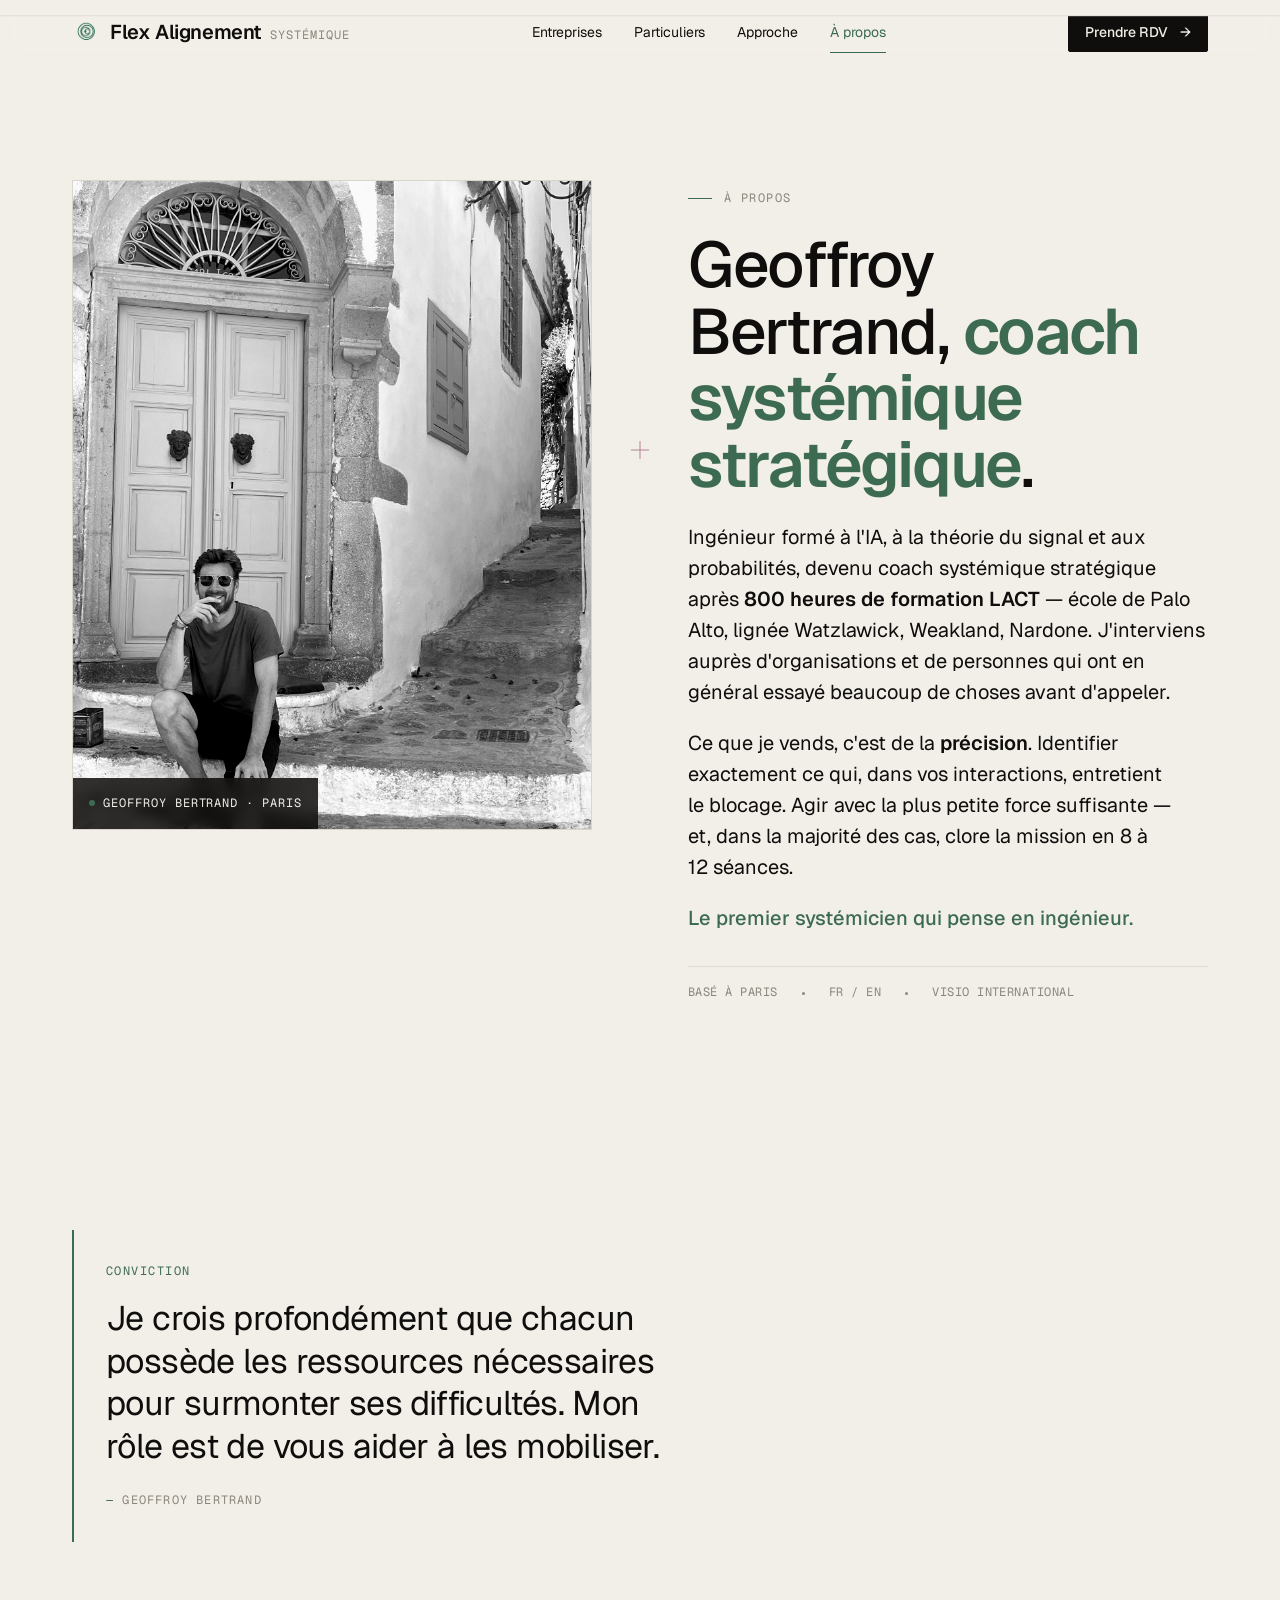
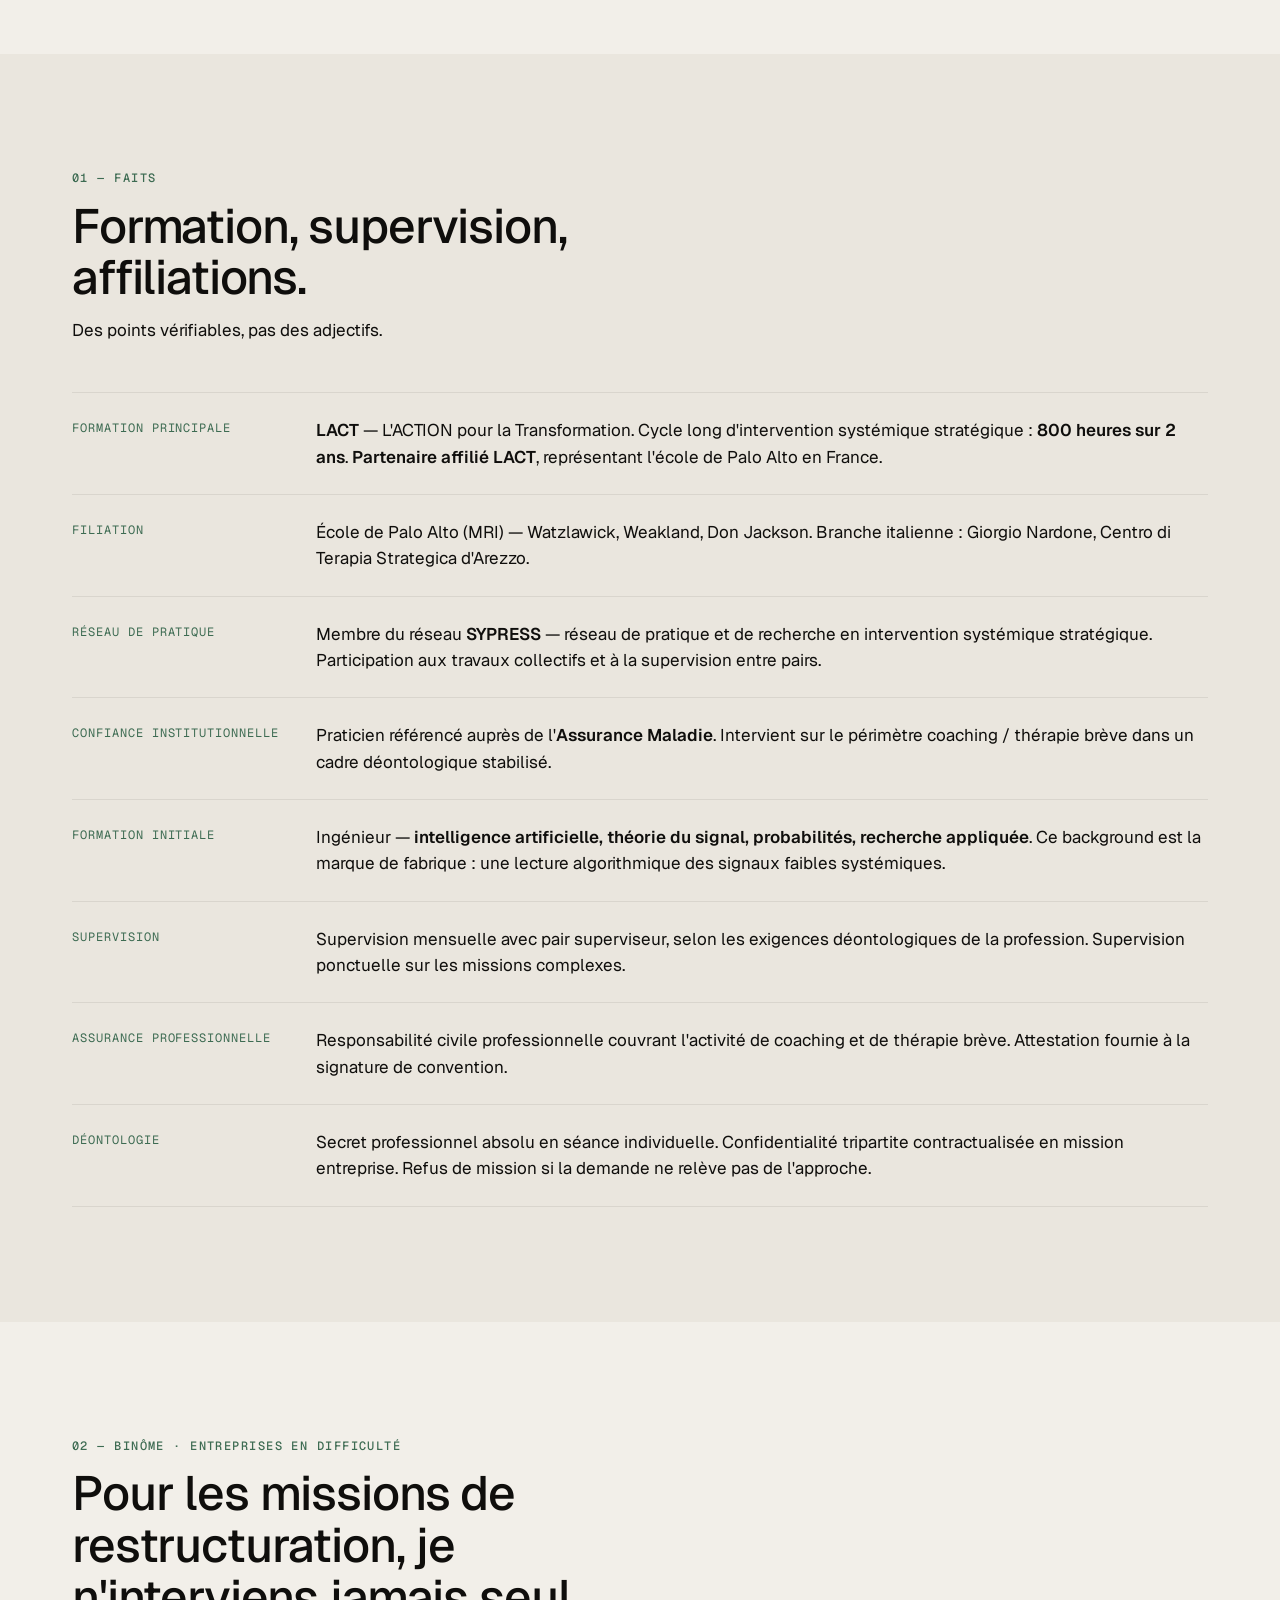
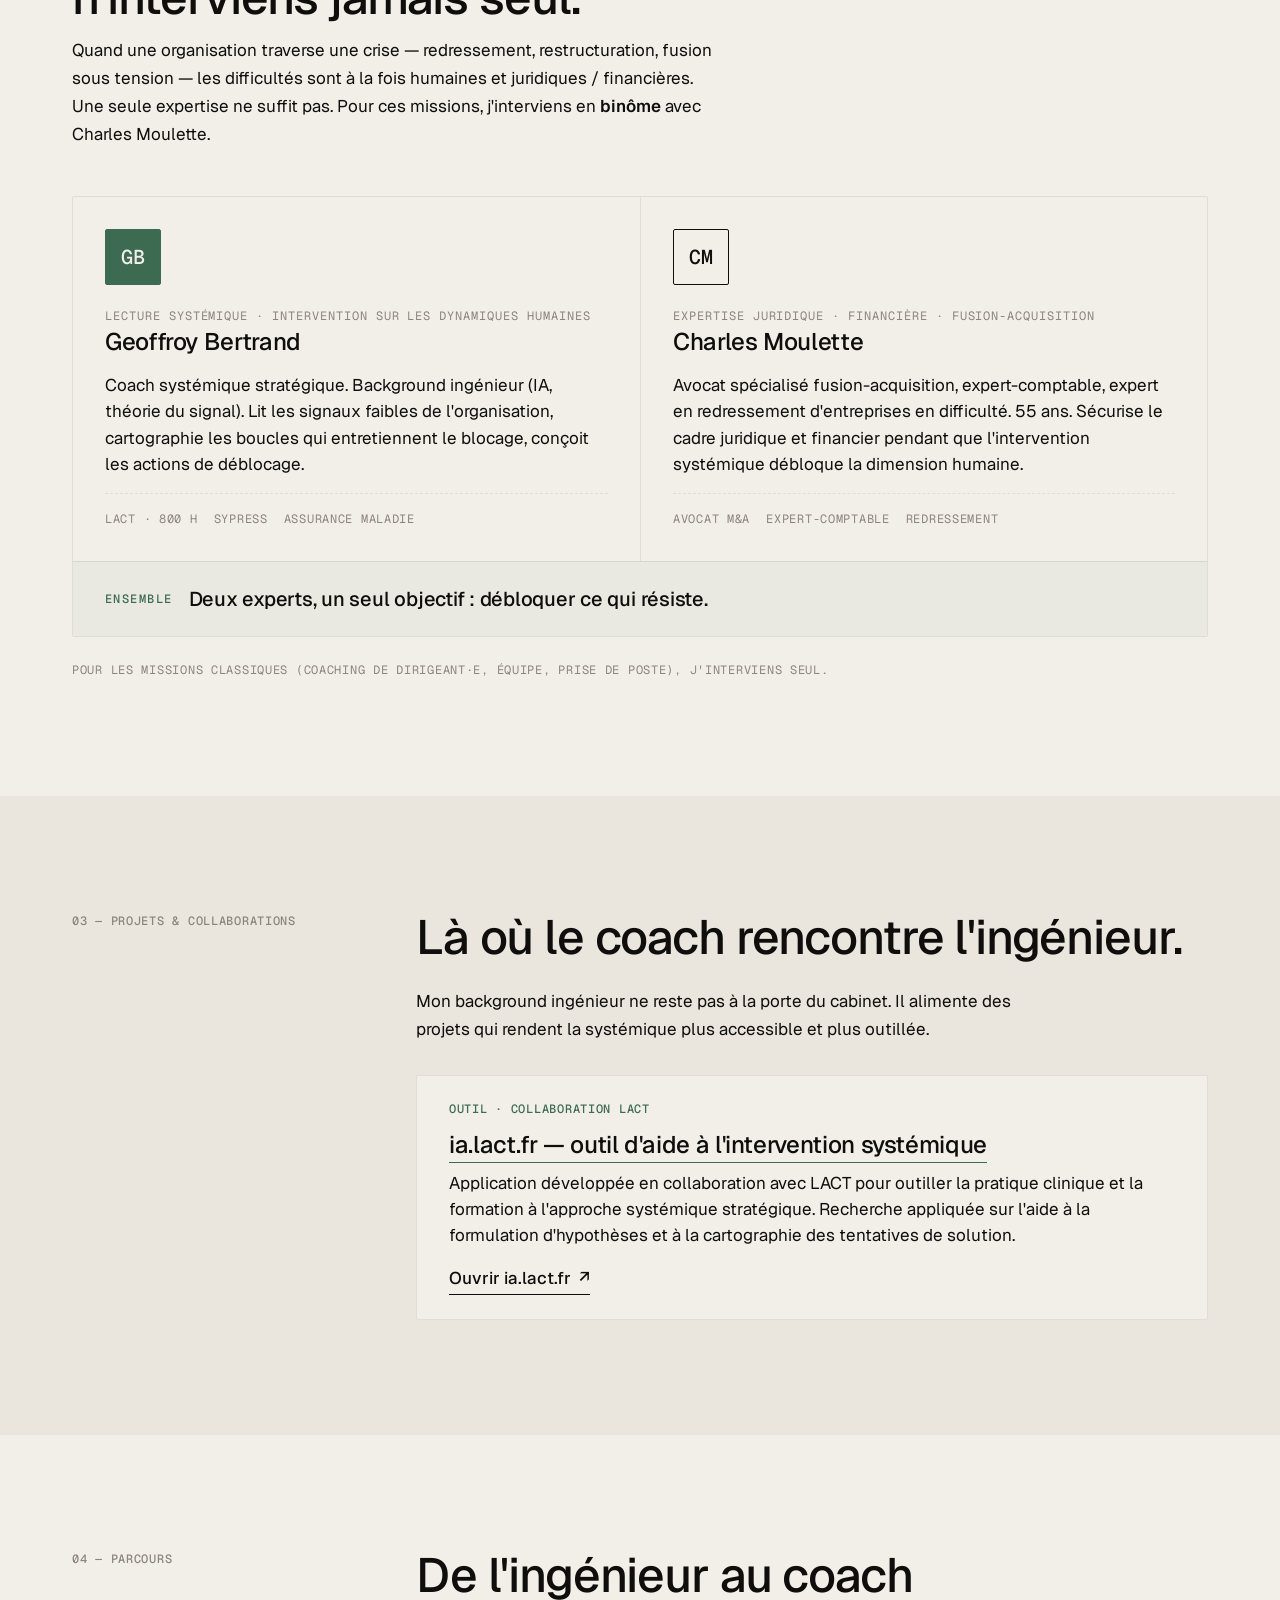
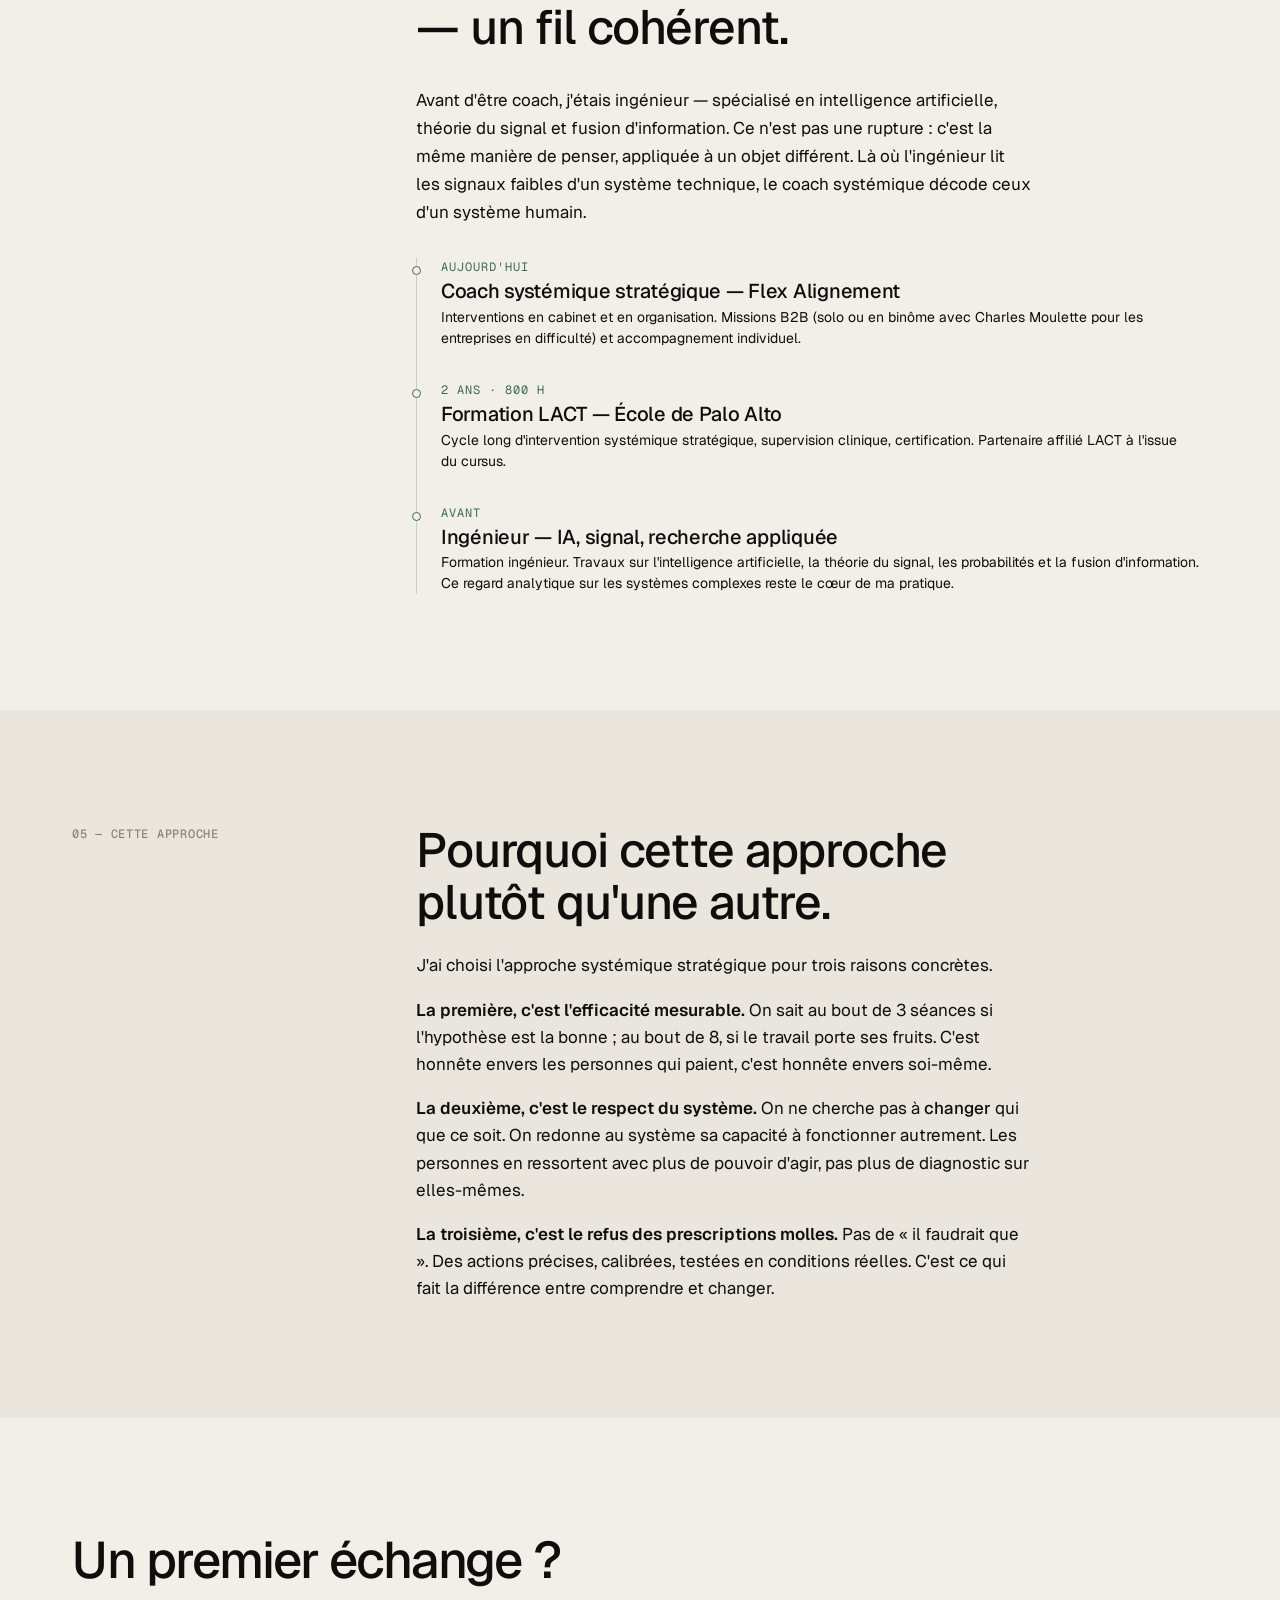
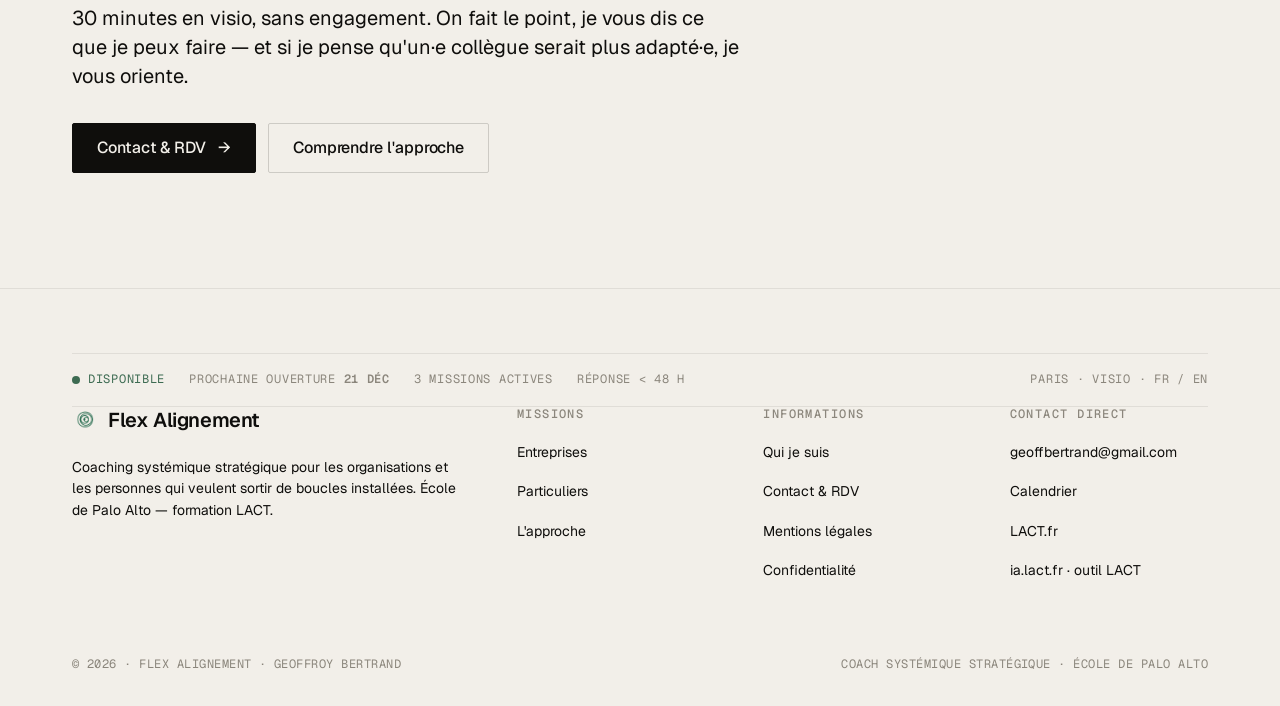
==== commit cec2d427: "V1 site web" ====
--- a/a-propos.html
+++ b/a-propos.html
@@ -220,7 +220,7 @@
         <dl class="facts reveal">
           <div class="fact">
             <dt>Formation principale</dt>
-            <dd><strong>LACT</strong> — Laboratoire de l'Approche Clinique et Thérapeutique Systémique. Cycle long d'intervention systémique stratégique : <strong>800 heures sur 2 ans</strong>. <strong>Partenaire affilié LACT</strong>, représentant l'école de Palo Alto en France.</dd>
+            <dd><strong>LACT</strong> — L'ACTION pour la Transformation. Cycle long d'intervention systémique stratégique : <strong>800 heures sur 2 ans</strong>. <strong>Partenaire affilié LACT</strong>, représentant l'école de Palo Alto en France.</dd>
           </div>
           <div class="fact">
             <dt>Filiation</dt>
@@ -446,7 +446,7 @@
           <h4>Contact direct</h4>
           <ul>
             <li><a href="mailto:geoffbertrand@gmail.com">geoffbertrand@gmail.com</a></li>
-            <li><a href="https://calendly.com/geoffbertrand/30min" target="_blank" rel="noopener">Calendrier</a></li>
+            <li><a href="https://calendly.com/geoffbertrand/cadrage-30-min-entreprise" target="_blank" rel="noopener">Calendrier</a></li>
             <li><a href="https://lact.fr/" target="_blank" rel="noopener">LACT.fr</a></li>
             <li><a href="https://ia.lact.fr/" target="_blank" rel="noopener">ia.lact.fr · outil LACT</a></li>
           </ul>
--- a/assets/css/main.css
+++ b/assets/css/main.css
@@ -72,6 +72,13 @@
   --dur-fast: 180ms;
   --dur: 280ms;
   --dur-slow: 520ms;
+
+  /* --- Logo tint --- */
+  /* Recolore un logo en `--c-signal` (#3D6B52) sans toucher au fichier source.
+     brightness(0) neutralise les couleurs d'origine ; la suite teinte.
+     Si l'on change `--c-signal`, regénérer cette chaîne via
+     https://codepen.io/sosuke/pen/Pjoqqp */
+  --logo-tint: brightness(0) saturate(100%) invert(34%) sepia(44%) saturate(560%) hue-rotate(103deg) brightness(92%) contrast(88%);
 }
 
 /* ============================================================
@@ -362,30 +369,39 @@
 .nav-brand {
   display: flex;
   align-items: center;
-  gap: var(--sp-3);
+  gap: 10px;
   color: var(--c-ink);
 }
 .nav-brand__logo {
   display: inline-flex;
   align-items: center;
   justify-content: center;
-  width: 40px;
-  height: 40px;
+  /* 28 px = cap-height approx. du wordmark (Geist 1.25rem @ 600) × 1.4 ;
+     équilibre optique entre le logo et le texte. */
+  width: 28px;
+  height: 28px;
   flex: 0 0 auto;
   overflow: hidden;
-  border-radius: 2px;
 }
 .nav-brand__logo img {
   width: 100%;
   height: 100%;
   object-fit: contain;
   display: block;
-}
+  /* Teinte vert signal — préserve l'animation du GIF. */
+  filter: var(--logo-tint);
+  transition: filter var(--dur) var(--ease);
+}
+.nav-brand:hover .nav-brand__logo img { filter: var(--logo-tint) brightness(1.08); }
 .nav-brand__text {
   display: flex;
   align-items: baseline;
   gap: var(--sp-2);
   line-height: 1;
+  /* Petite correction optique : le logo a un poids visuel plus lourd que les
+     capitales de la wordmark ; on remonte le texte de 1 px pour aligner les
+     centres perçus. */
+  transform: translateY(-0.5px);
 }
 .nav-brand .mark {
   font-family: var(--f-display);
@@ -493,6 +509,29 @@
   .hero { padding-block: var(--sp-9) var(--sp-10); min-height: calc(100vh - 64px); display: flex; align-items: center; }
 }
 
+/* Variant : contenu ancré en haut plutôt que centré verticalement.
+   Utilisé sur la home pour que la H1 démarre juste sous le header,
+   à l'endroit où se trouvait l'ancien kicker.
+   Padding-top et padding-bottom réduits pour que tout le bloc
+   (H1 + lede + CTAs + meta) tienne dans le 1er écran. */
+@media (min-width: 900px) {
+  .hero.hero--top {
+    align-items: flex-start;
+    padding-top: var(--sp-5);
+    padding-bottom: var(--sp-8);
+    min-height: auto;
+  }
+}
+
+/* Variant : décale le contenu centré de 48 px vers le haut (1 ligne de grille).
+   On réduit le padding-top à 0 — grâce au centrage vertical, le contenu
+   remonte de (96 - 0) / 2 = 48 px, tout en préservant la respiration globale. */
+@media (min-width: 900px) {
+  .hero.hero--up {
+    padding-top: 0;
+  }
+}
+
 .hero__inner {
   position: relative;
   display: grid;
@@ -978,6 +1017,13 @@
   color: var(--c-system);
 }
 .field label .req { color: var(--c-signal); }
+.field label .opt {
+  color: var(--c-system);
+  font-weight: 400;
+  opacity: 0.65;
+  margin-left: 0.35em;
+  letter-spacing: 0.04em;
+}
 .field input,
 .field textarea,
 .field select {
@@ -1137,22 +1183,27 @@
 .brand-inline {
   display: inline-flex;
   align-items: center;
-  gap: var(--sp-3);
+  gap: 10px;
   line-height: 1;
 }
 .brand-inline img {
-  width: 32px;
-  height: 32px;
+  width: 26px;
+  height: 26px;
   object-fit: contain;
   display: block;
   flex: 0 0 auto;
-}
+  filter: var(--logo-tint);
+  transition: filter var(--dur) var(--ease);
+}
+.brand-inline:hover img { filter: var(--logo-tint) brightness(1.08); }
 .brand-inline .mark {
   font-family: var(--f-display);
   font-weight: 600;
   font-size: var(--fs-lg);
   letter-spacing: -0.02em;
   color: var(--c-ink);
+  /* Correction optique (idem header) */
+  transform: translateY(-0.5px);
 }
 
 /* ============================================================
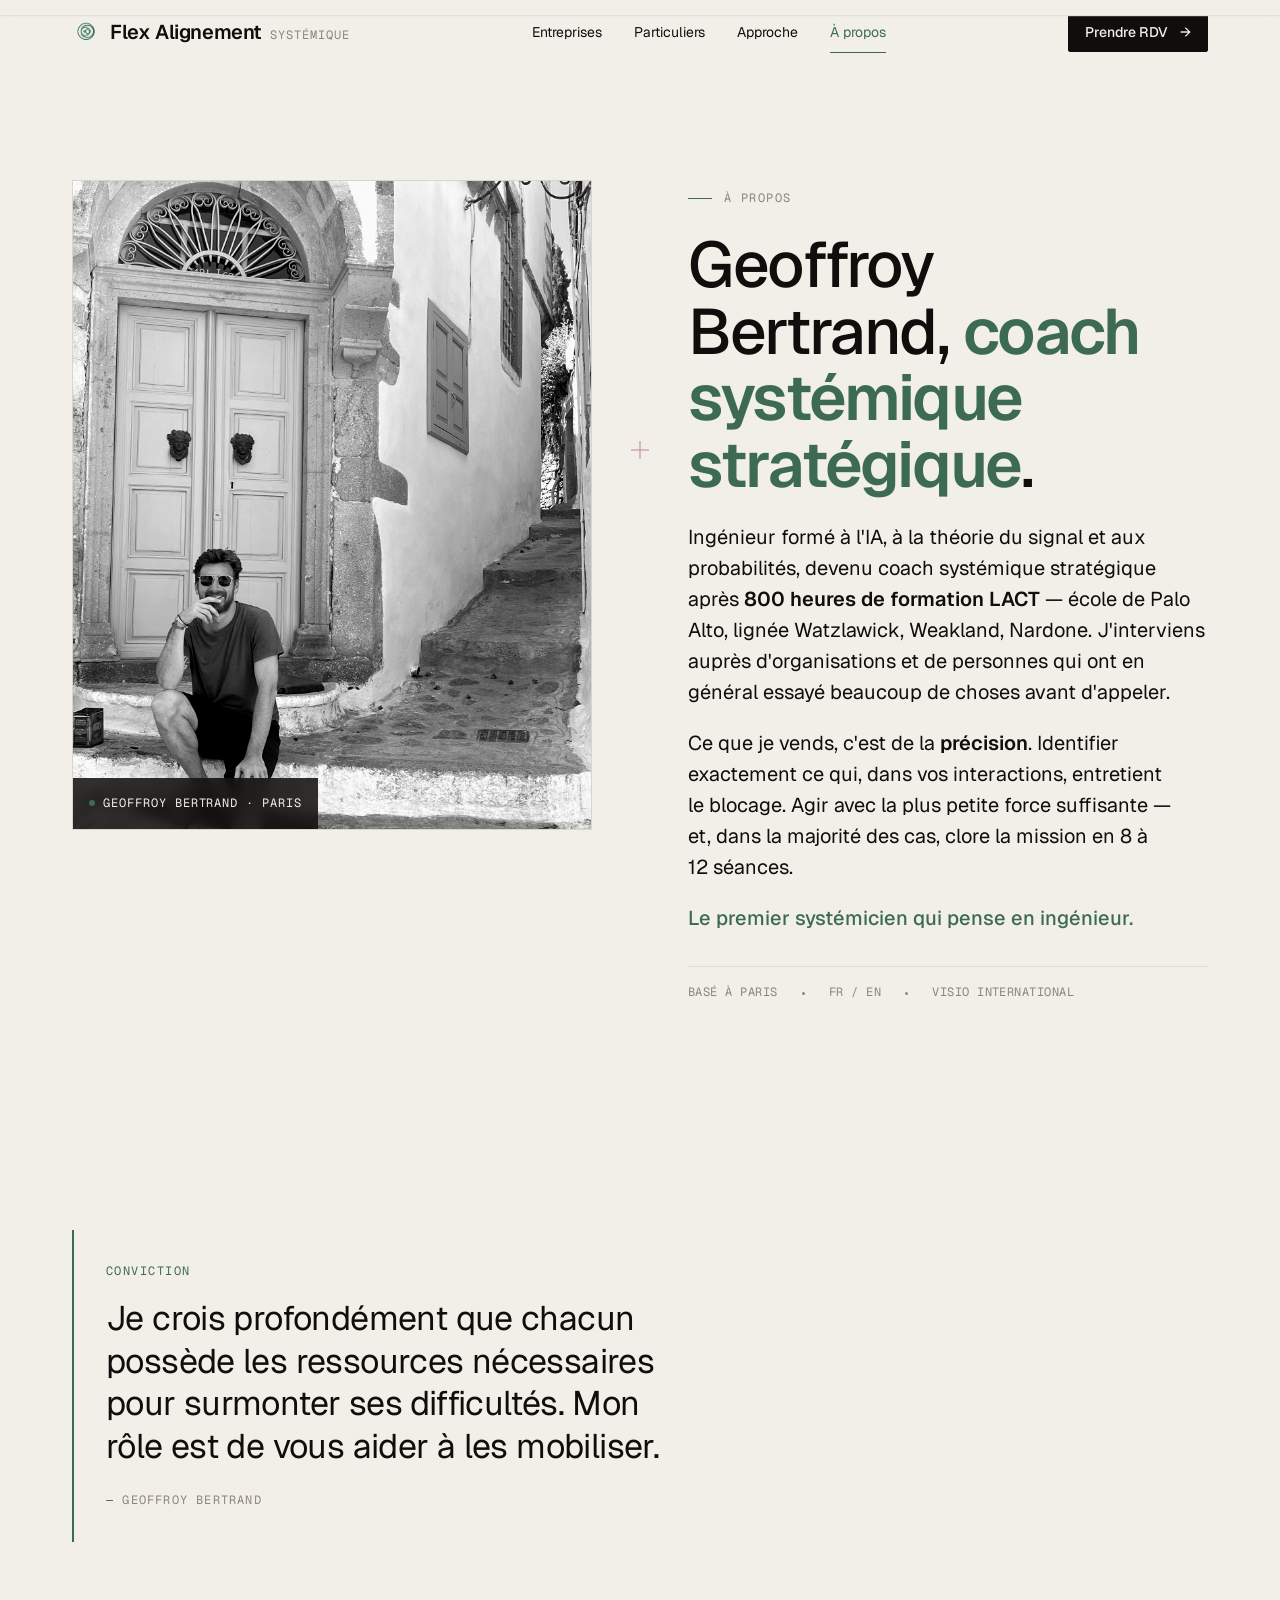
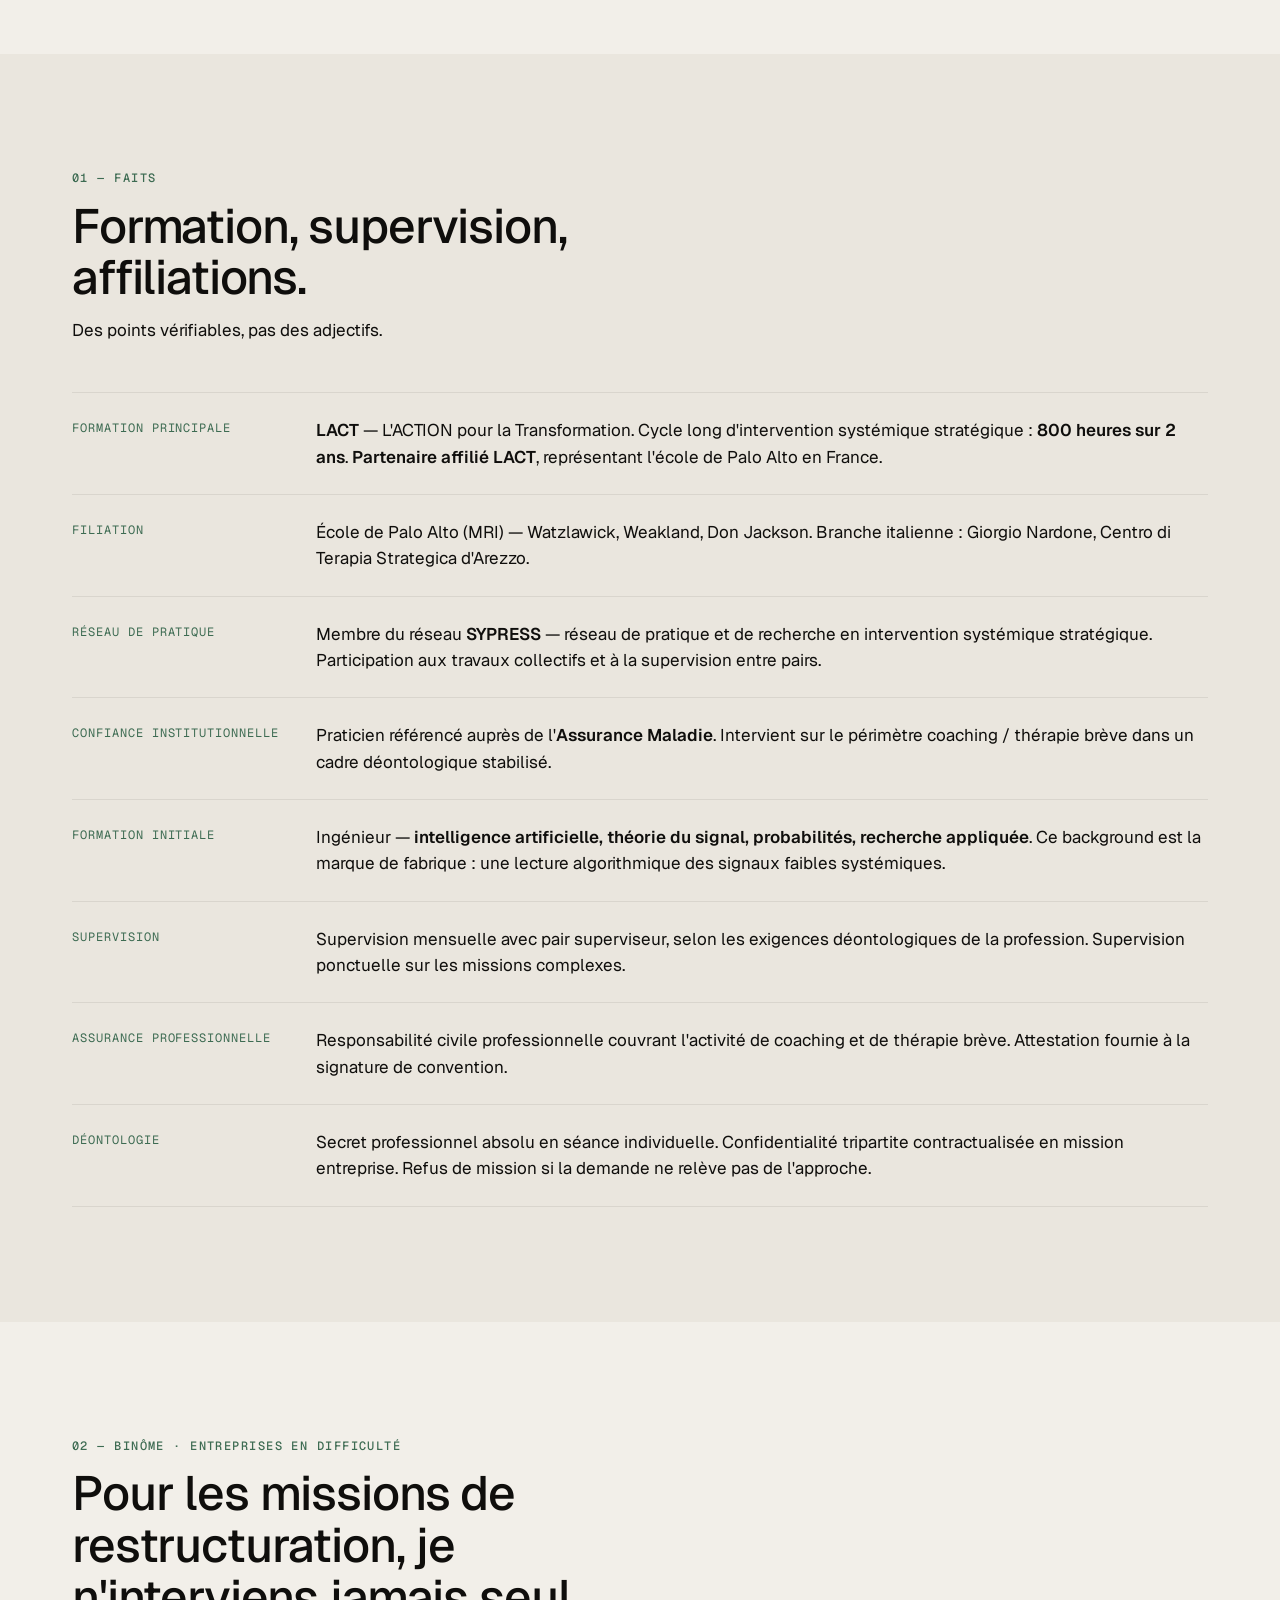
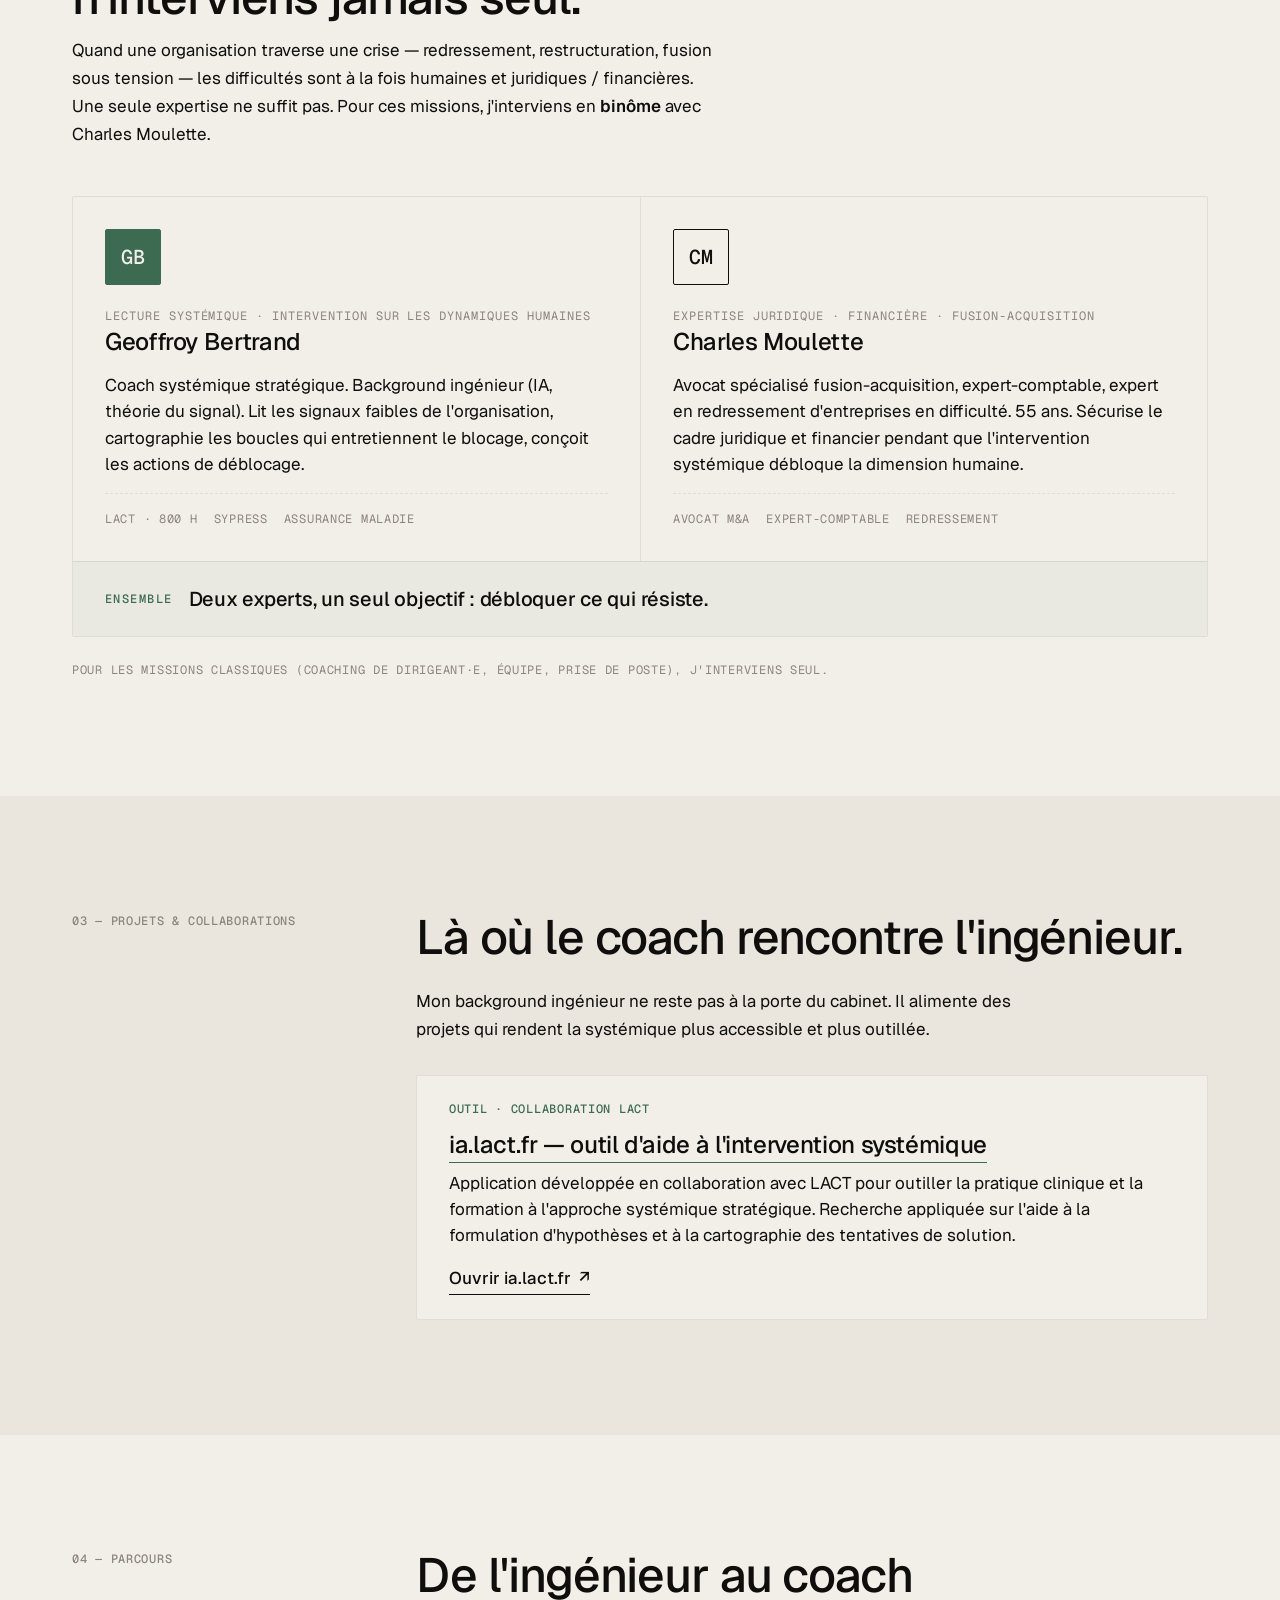
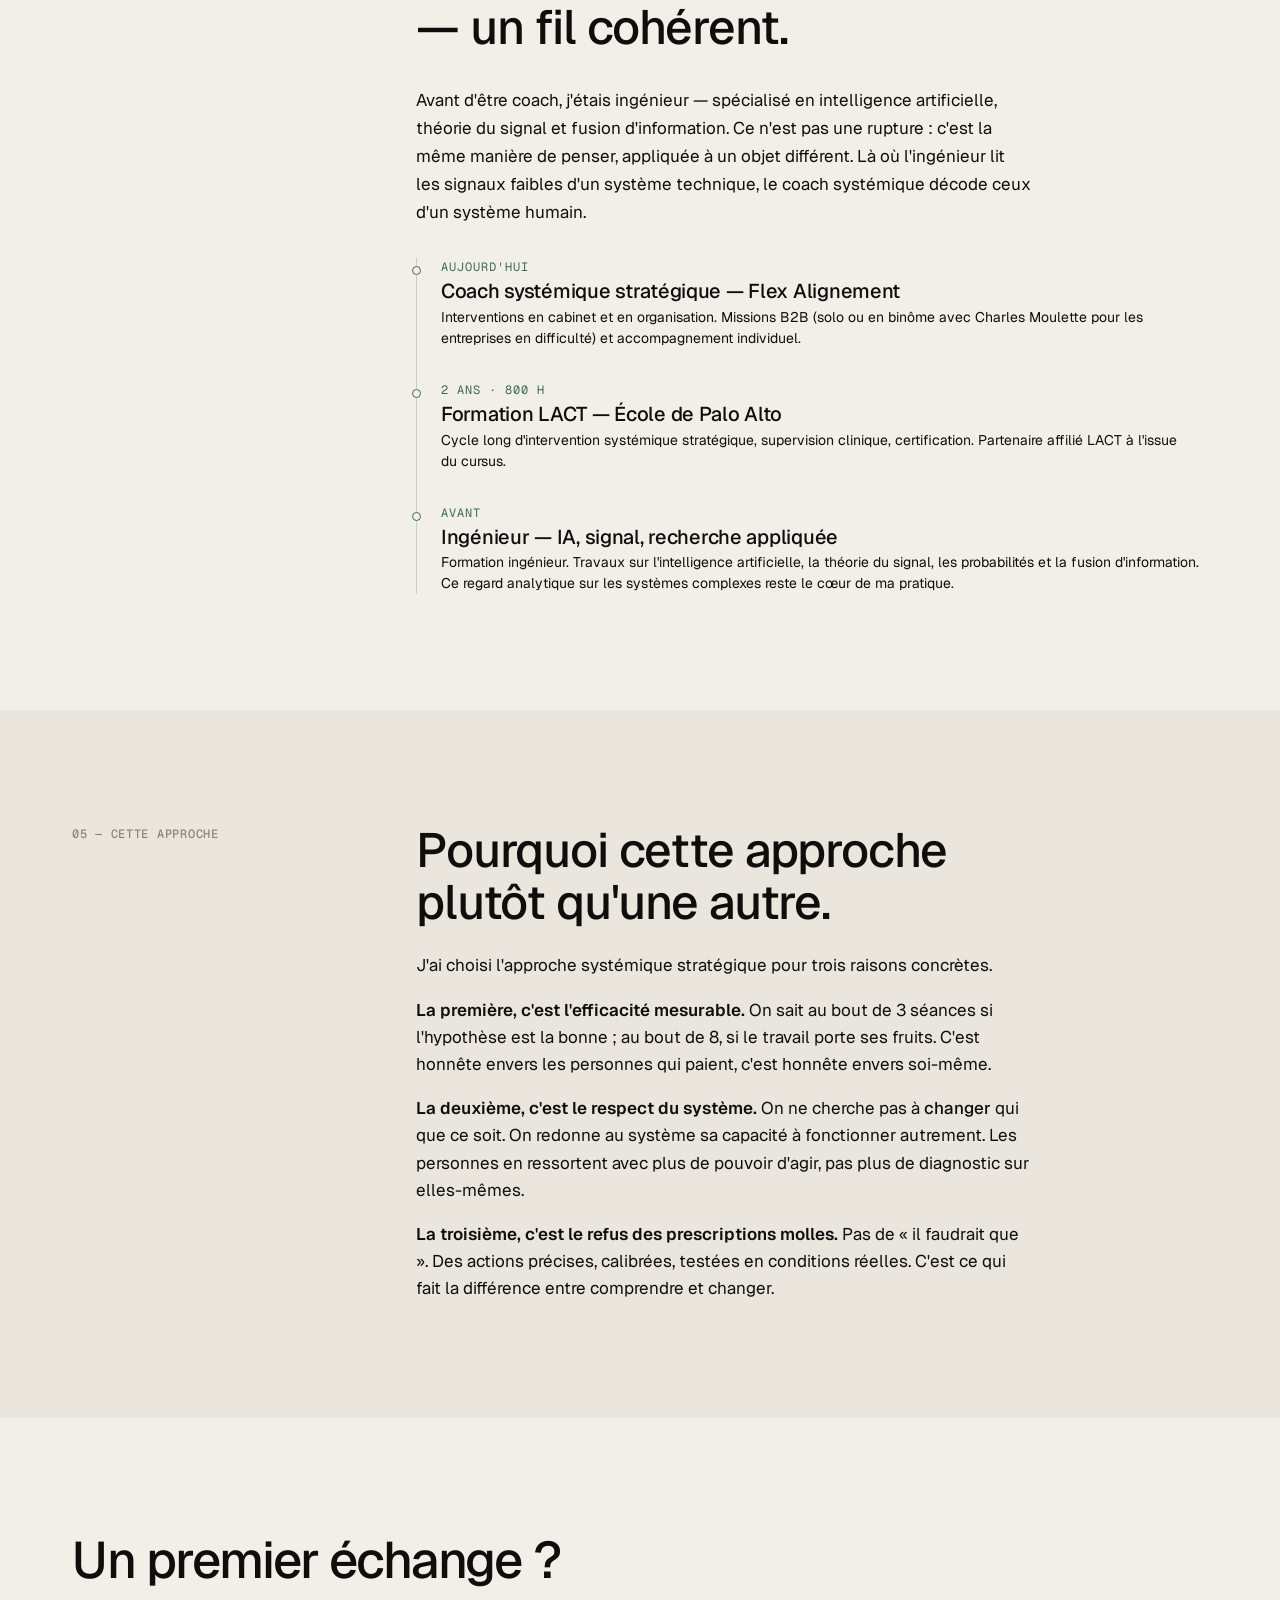
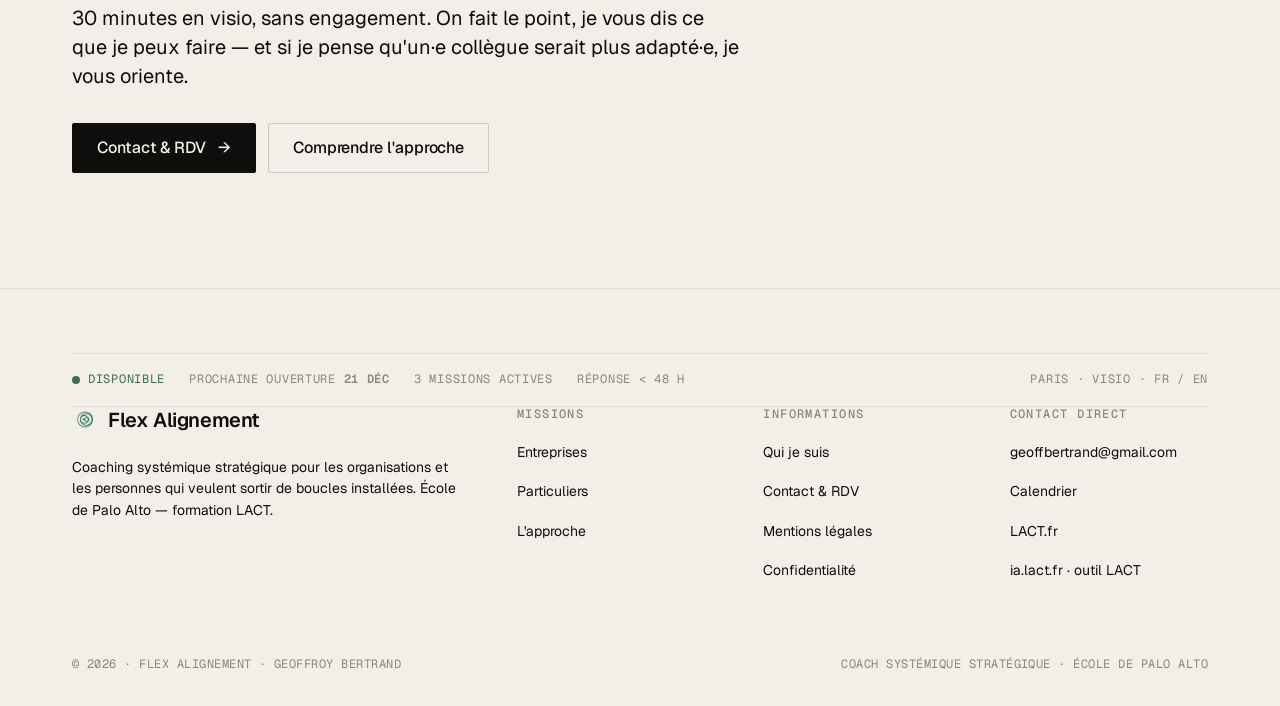
==== commit 958f5f0b: "Bascule flexalignement.fr → flexalignement.com + identité marque complète" ====
--- a/a-propos.html
+++ b/a-propos.html
@@ -7,7 +7,7 @@
   <meta name="description" content="Parcours, formation LACT, déontologie. Qui intervient, avec quel cadre, selon quelle éthique. Coach systémique stratégique, école de Palo Alto.">
   <meta property="og:title" content="Geoffroy Bertrand — Coach systémique stratégique">
   <meta property="og:description" content="Parcours, formation LACT, déontologie.">
-  <meta property="og:url" content="https://flexalignement.fr/a-propos.html">
+  <meta property="og:url" content="https://flexalignement.com/a-propos.html">
   <link rel="icon" type="image/png" href="images/Logo.png">
   <link rel="preconnect" href="https://fonts.googleapis.com">
   <link rel="preconnect" href="https://fonts.gstatic.com" crossorigin>
@@ -20,7 +20,7 @@
     "name": "Geoffroy Bertrand",
     "jobTitle": "Coach systémique stratégique",
     "email": "geoffbertrand@gmail.com",
-    "url": "https://flexalignement.fr/a-propos.html",
+    "url": "https://flexalignement.com/a-propos.html",
     "worksFor": { "@type": "Organization", "name": "Flex Alignement" },
     "alumniOf": "LACT — École de Palo Alto"
   }
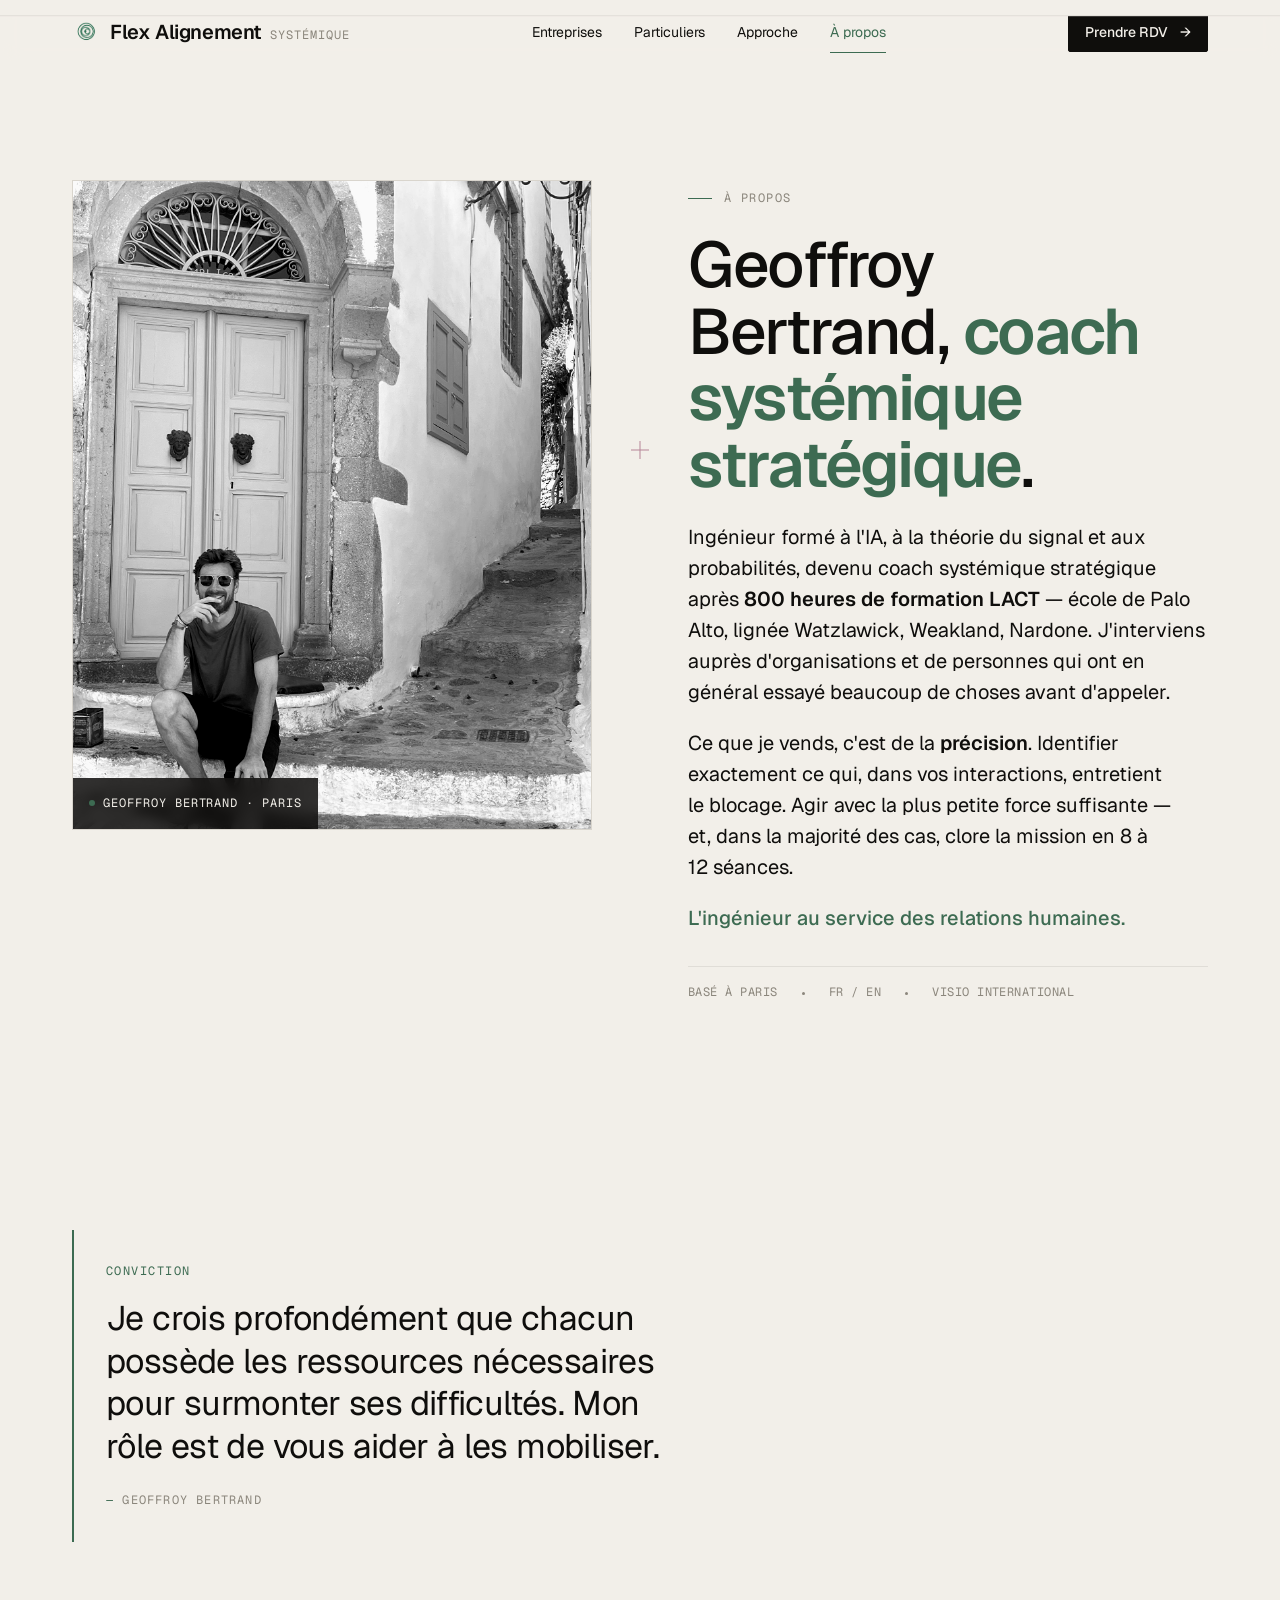
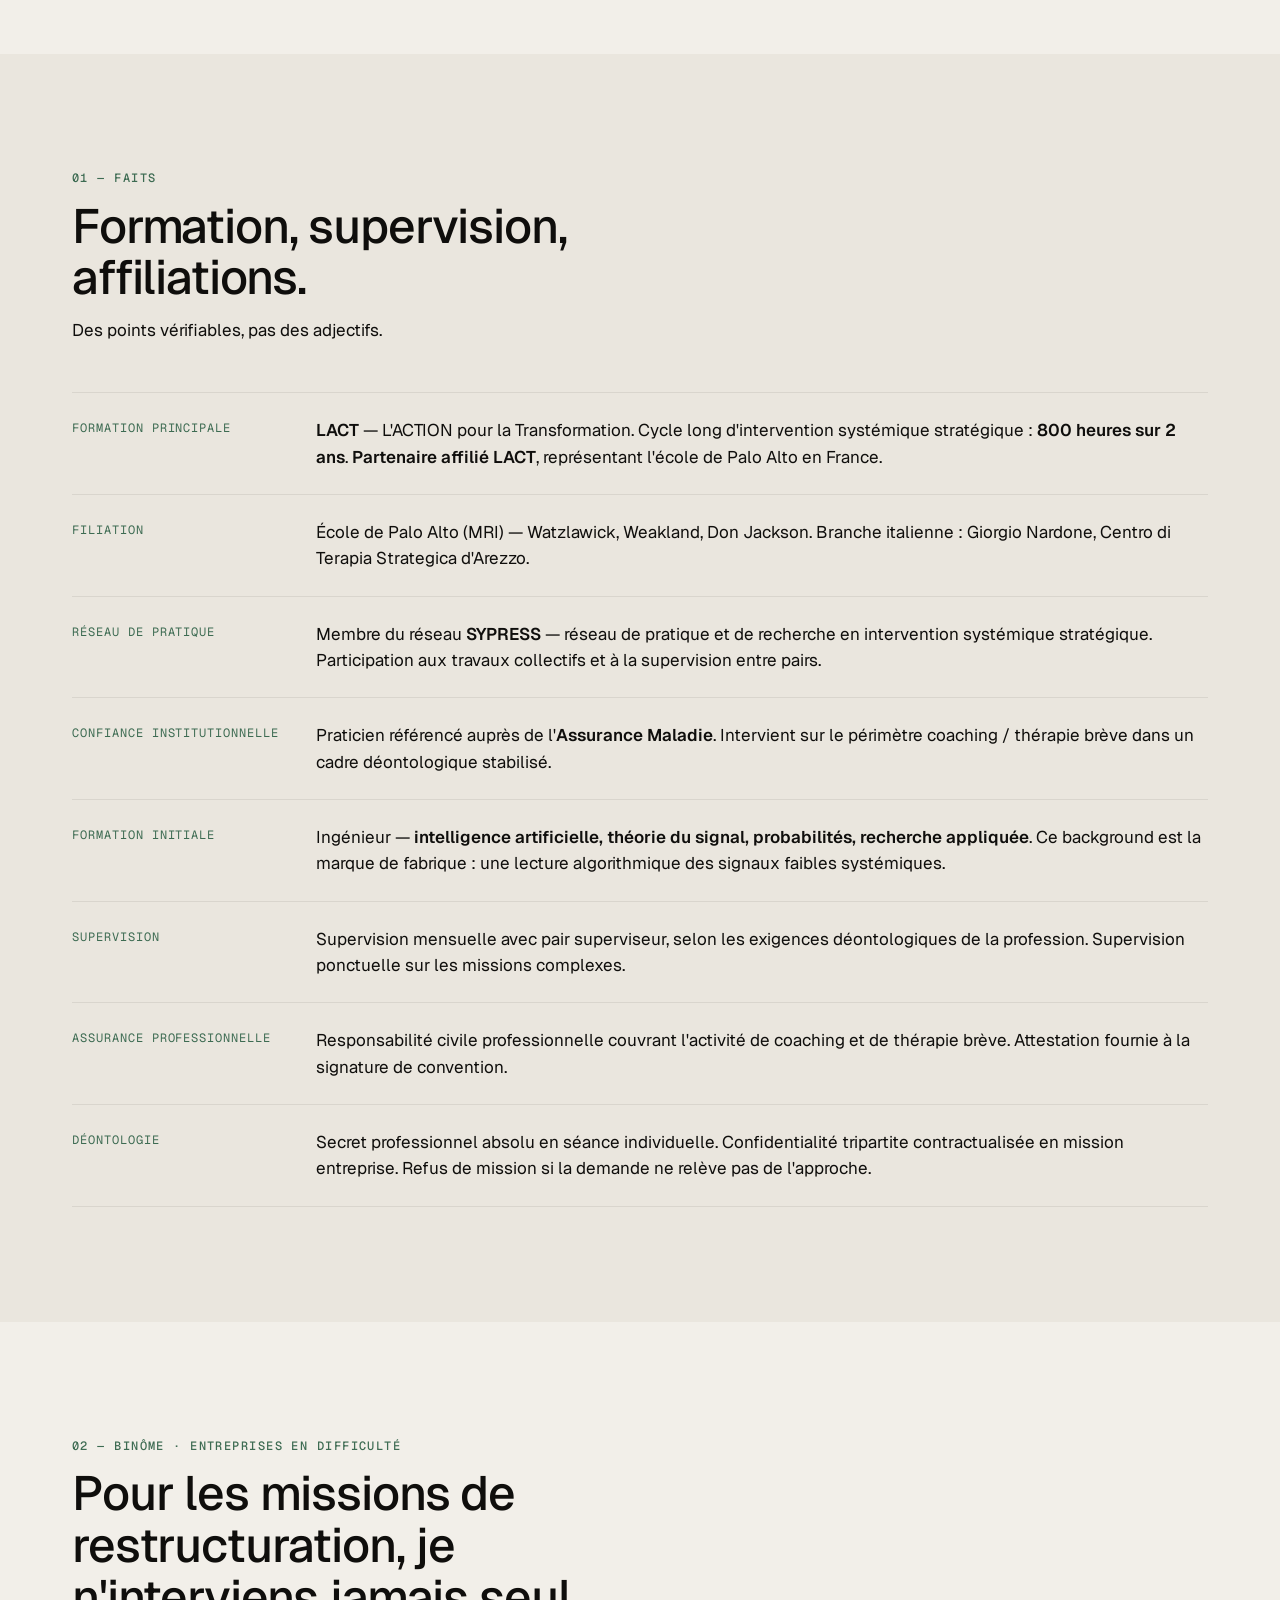
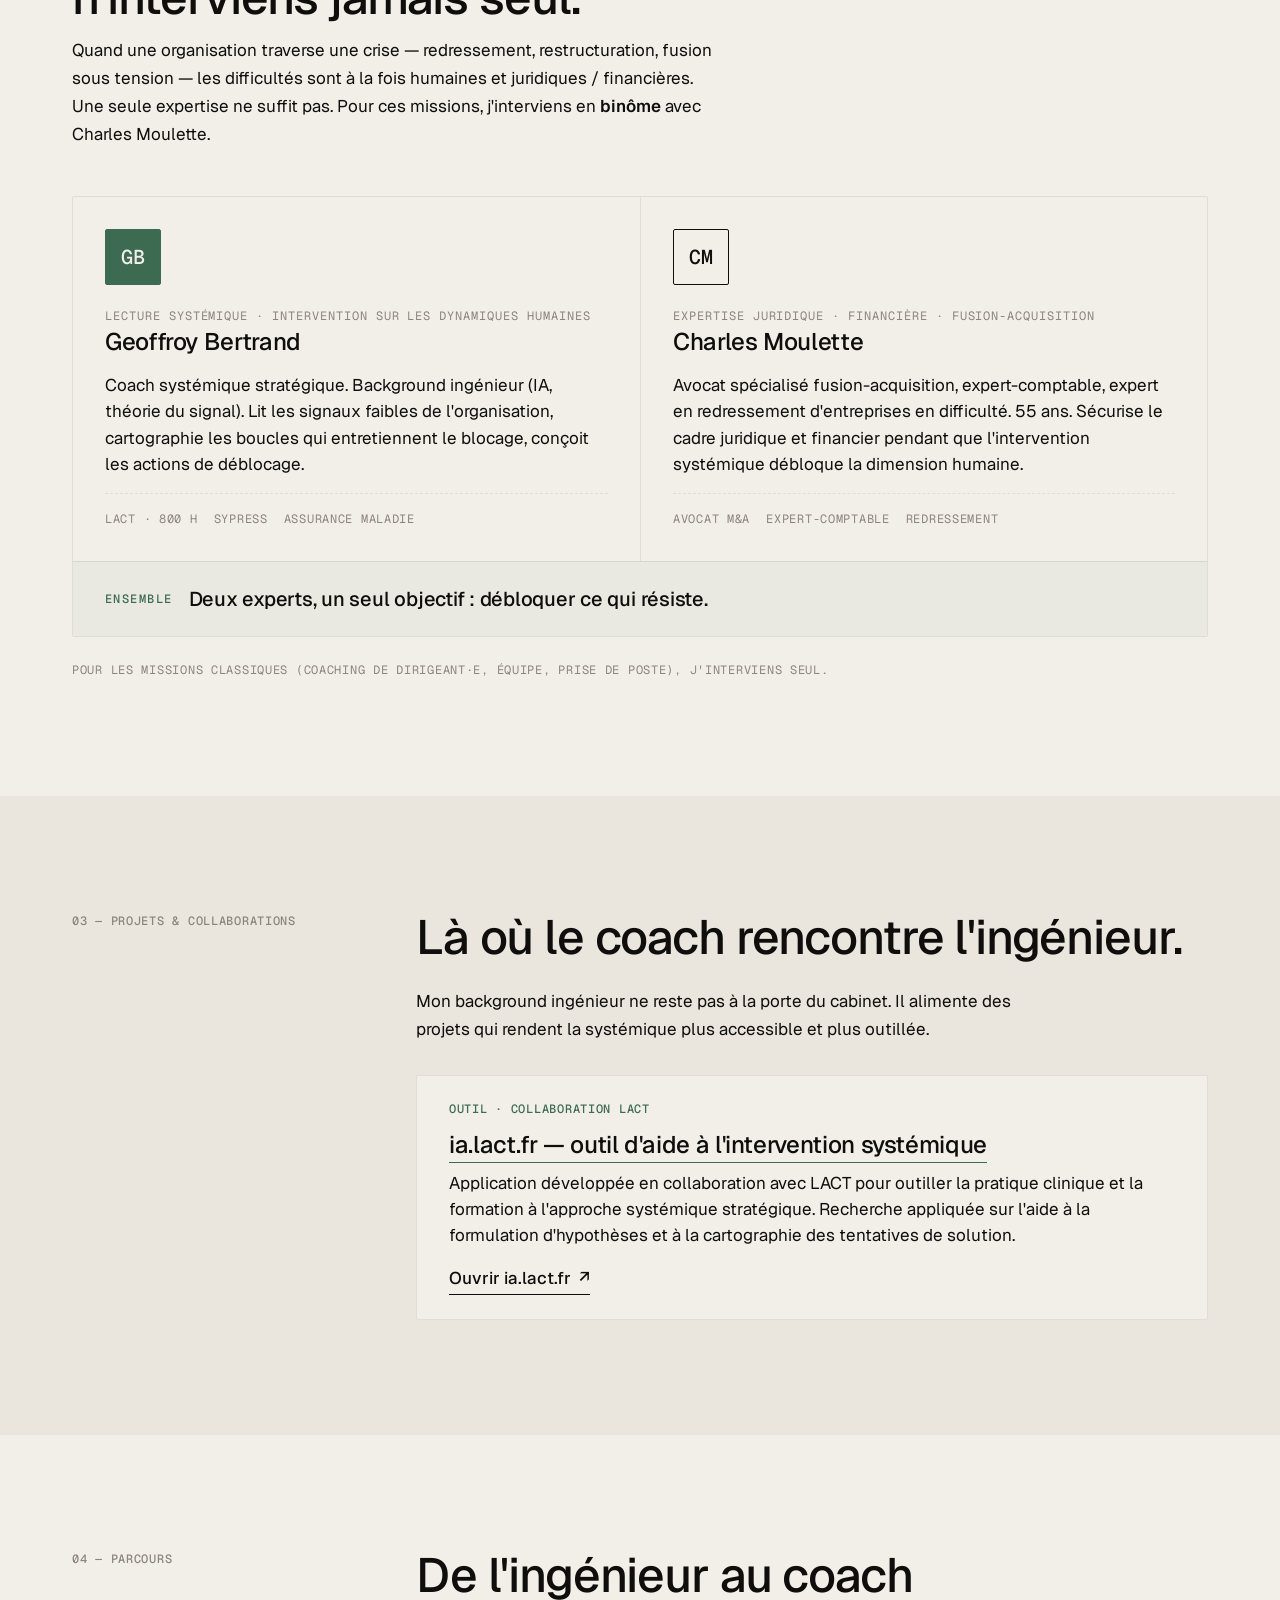
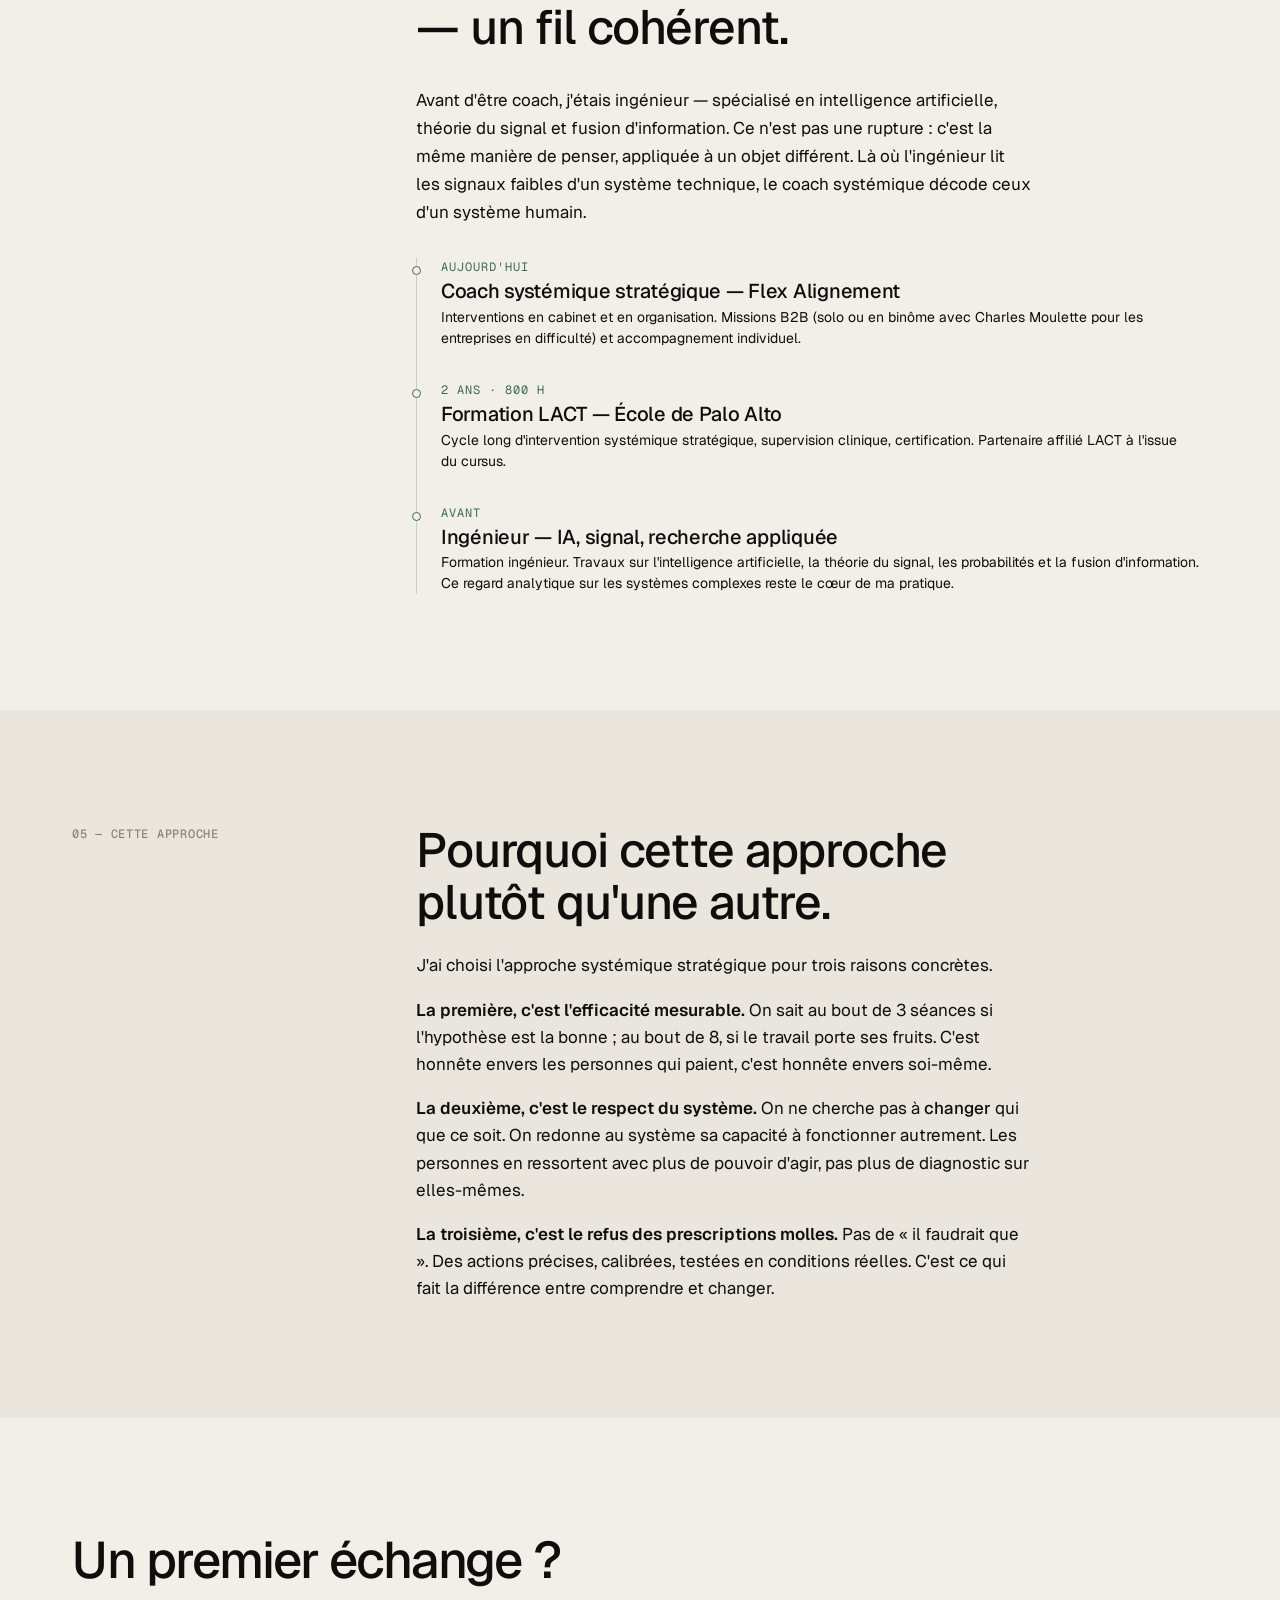
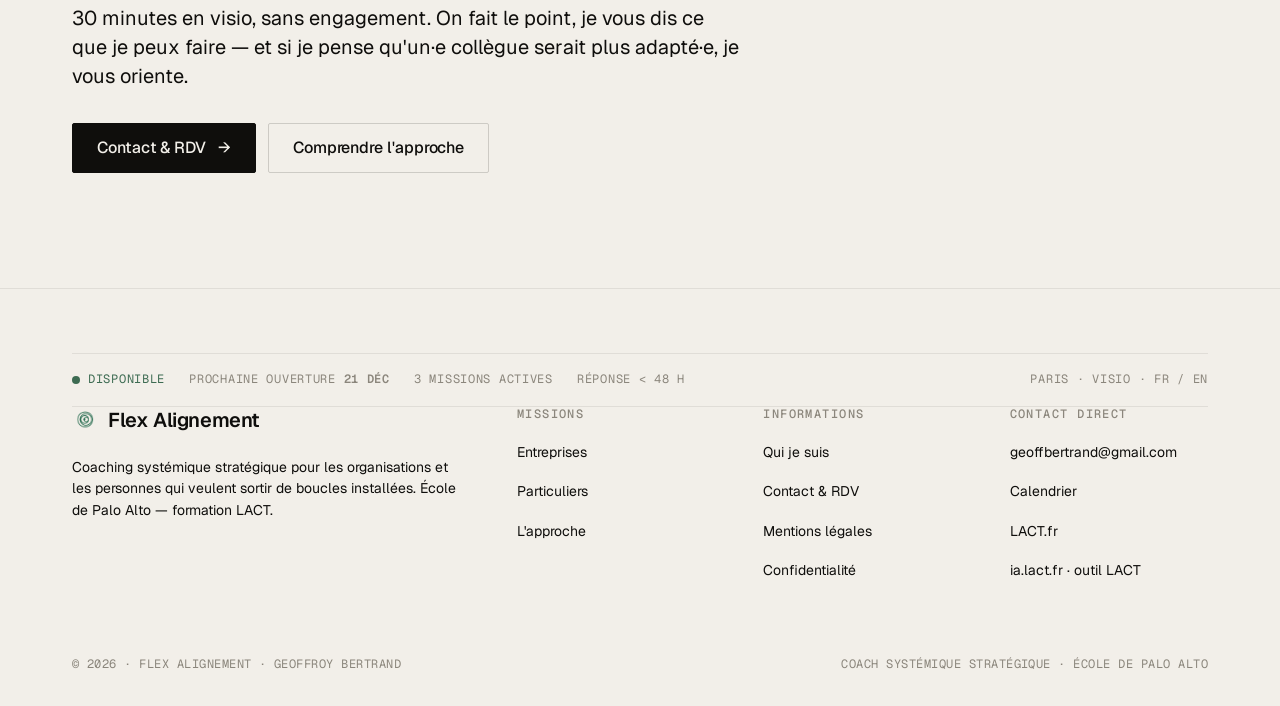
==== commit 0a3716bd: "petite modif" ====
--- a/a-propos.html
+++ b/a-propos.html
@@ -182,7 +182,7 @@
             <h1>Geoffroy Bertrand, <span class="signal-word">coach systémique stratégique</span>.</h1>
             <p>Ingénieur formé à l'IA, à la théorie du signal et aux probabilités, devenu coach systémique stratégique après <strong>800 heures de formation LACT</strong> — école de Palo Alto, lignée Watzlawick, Weakland, Nardone. J'interviens auprès d'organisations et de personnes qui ont en général essayé beaucoup de choses avant d'appeler.</p>
             <p>Ce que je vends, c'est de la <strong>précision</strong>. Identifier exactement ce qui, dans vos interactions, entretient le blocage. Agir avec la plus petite force suffisante — et, dans la majorité des cas, clore la mission en 8 à 12 séances.</p>
-            <p style="color: var(--c-signal); font-weight: 500;">Le premier systémicien qui pense en ingénieur.</p>
+            <p style="color: var(--c-signal); font-weight: 500;">L'ingénieur au service des relations humaines.</p>
             <div class="mono-line" style="margin-top: var(--sp-6); padding-top: var(--sp-4); border-top: 1px solid var(--c-line);">
               <span>BASÉ À PARIS</span>
               <span class="dot" aria-hidden="true"></span>
